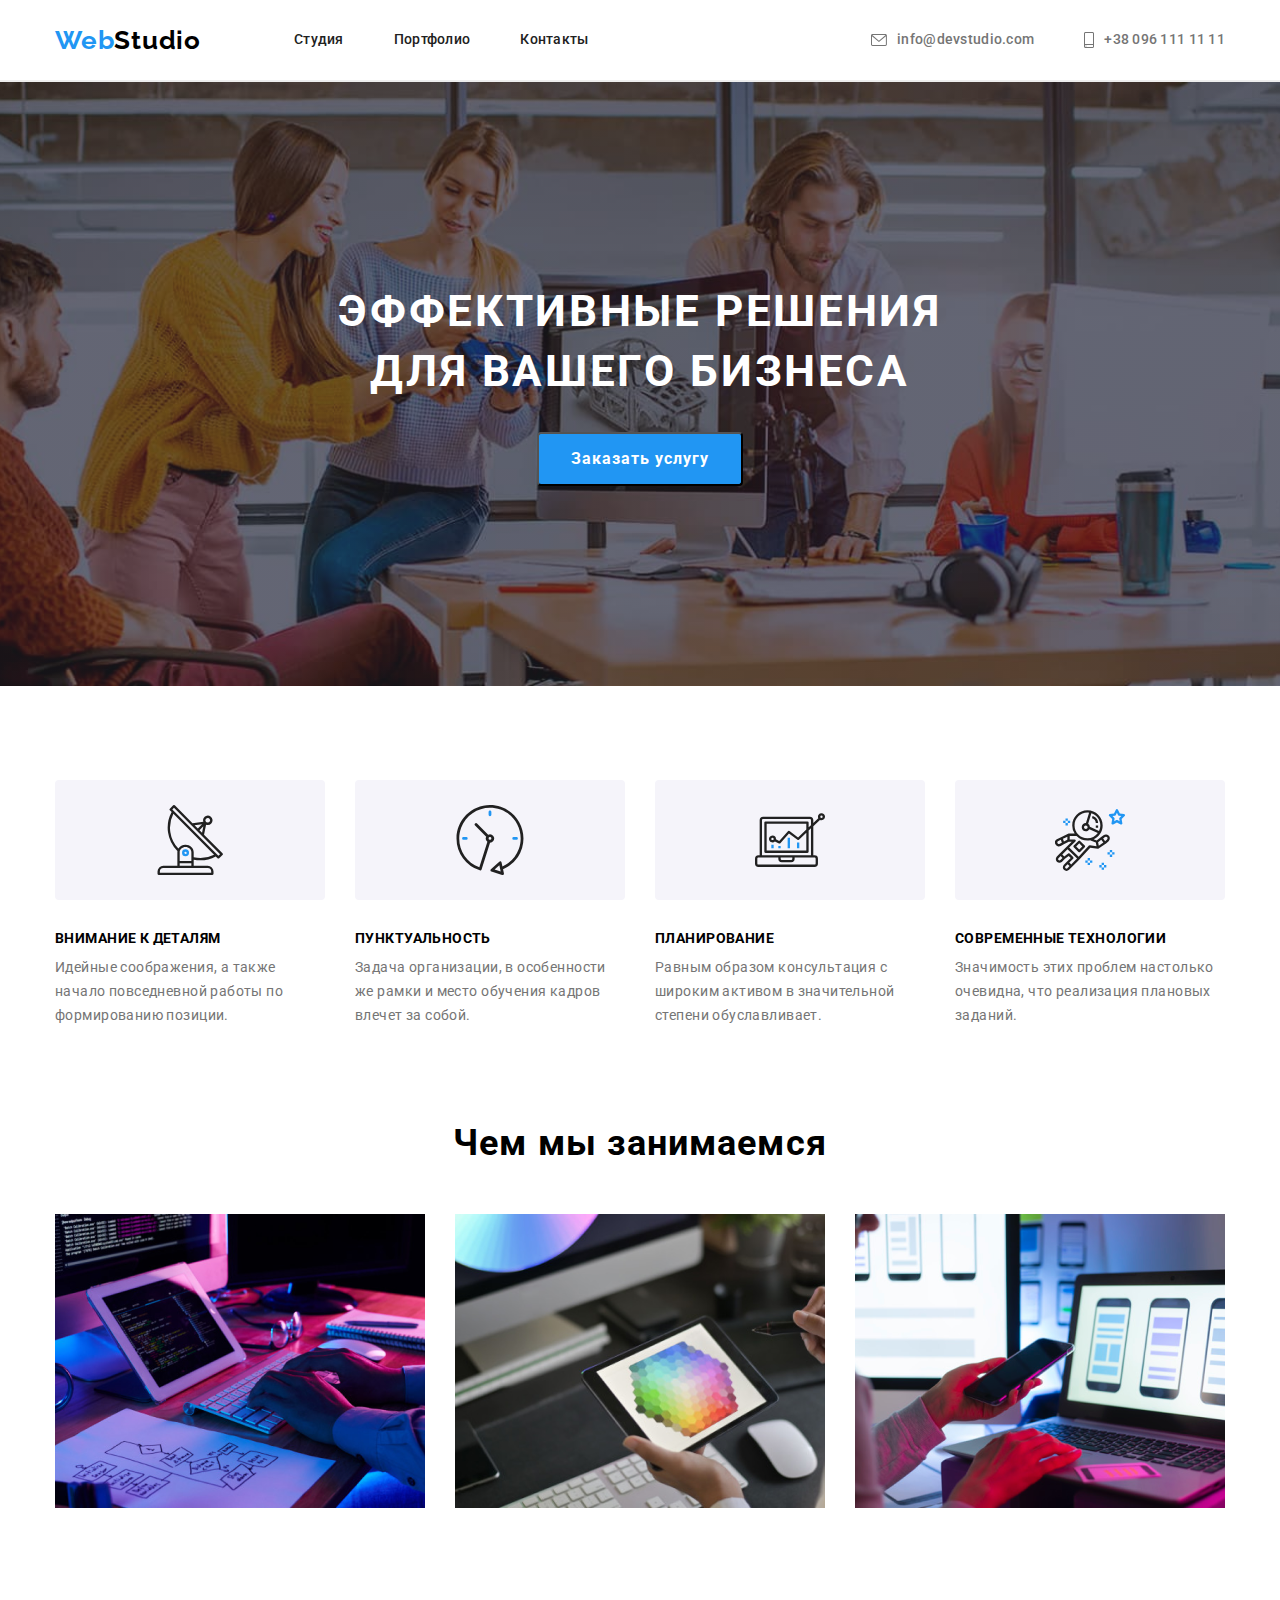
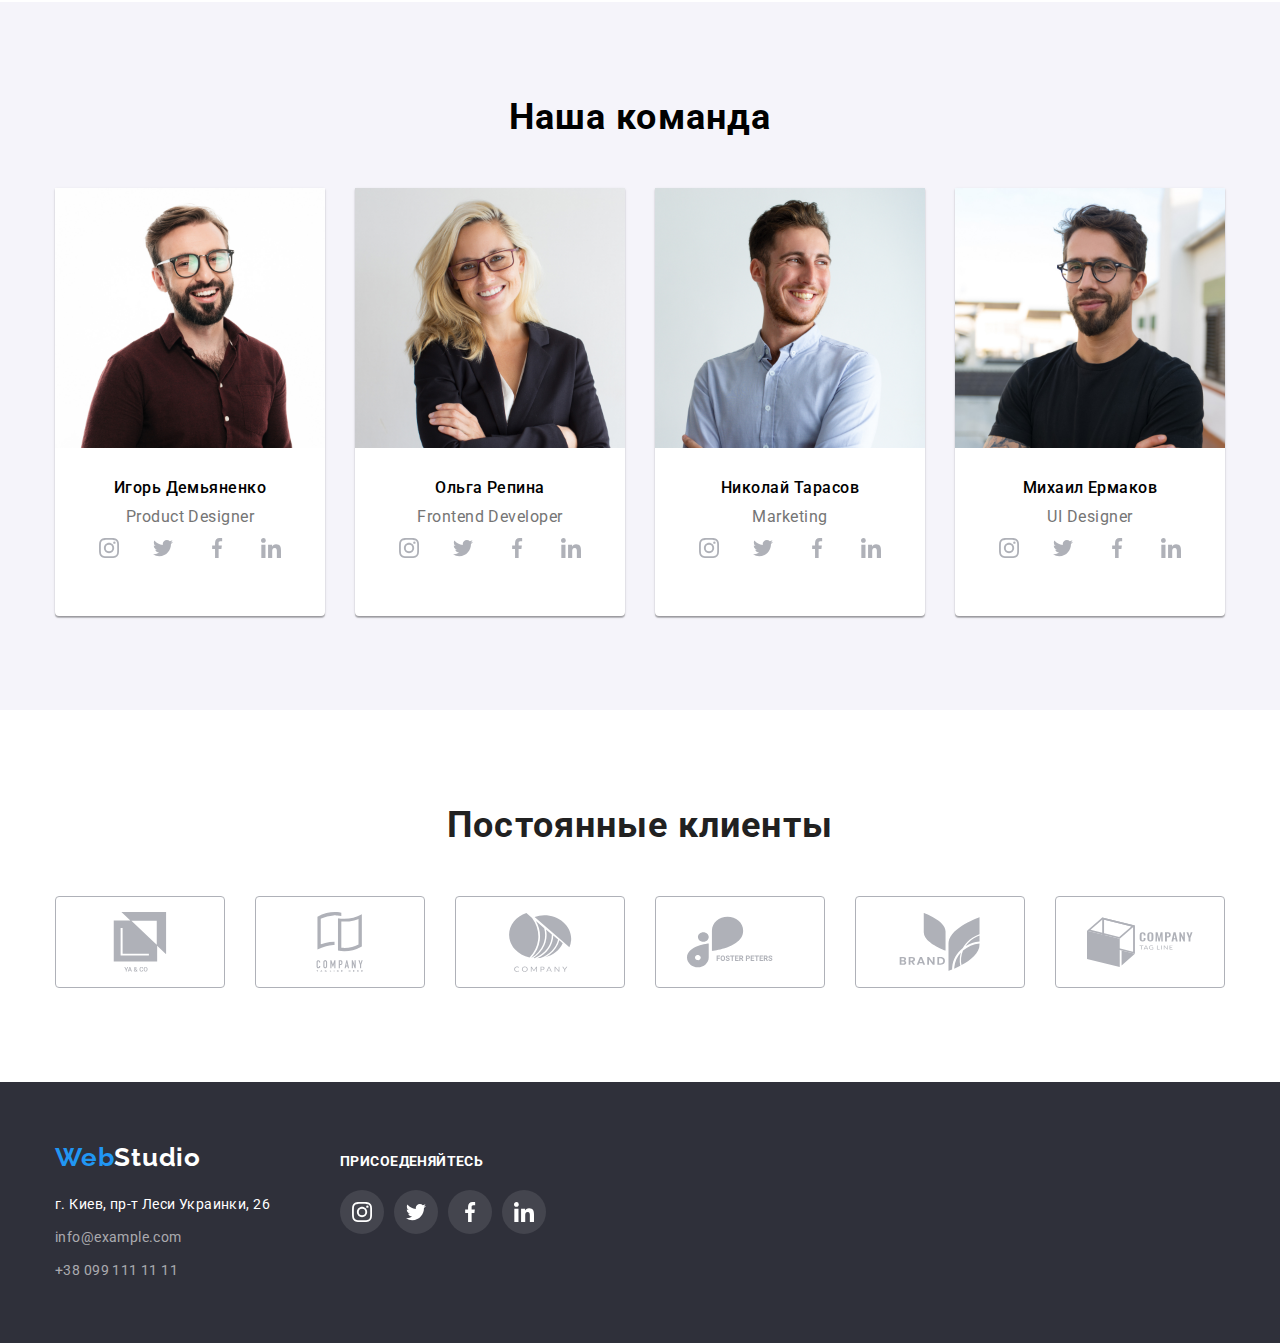
==== index.html @ 3501918d "new5" ====
<!DOCTYPE html>
<html lang="ru">

<head>
  <meta charset="UTF-8" />
  <meta http-equiv="X-UA-Compatible" content="IE=edge" />
  <meta name="viewport" content="width=device-width, initial-scale=1.0" />
  <title>WebStudio</title>
  <link rel="preconnect" href="https://fonts.googleapis.com" />
  <link rel="preconnect" href="https://fonts.gstatic.com" crossorigin />
  <link href="https://fonts.googleapis.com/css2?family=Raleway:wght@700&family=Roboto:wght@400;500;700;900&display=swap"
    rel="stylesheet" />
  <link rel="stylesheet"
    href="https://cdnjs.cloudflare.com/ajax/libs/modern-normalize/1.0.0/modern-normalize.min.css" />
  <link rel="stylesheet" href="./css/style.css" />
</head>

<body>
  <header class="header">
    <div class="container header-box">
      <nav class="header-nav">
        <a href="" class="header-logo link">Web<span class="header-logo-color">Studio</span>
        </a>
        <ul class="header-list">
          <li class="header-item">
            <a href="" class="link header-link">Студия</a>
          </li>
          <li class="header-item">
            <a href="./portfolio.html" class="link header-link">Портфолио</a>
          </li>
          <li class="header-item">
            <a href="" class="link header-link">Контакты</a>
          </li>
        </ul>
      </nav>
      <ul class="list-info">
        <li class="item-info">
          <a href="" class="link header-mail">
            <svg class="info-ikon" width="16" height="12">
              <use href="./images/symbol-defs.svg#icon-envelope"></use>
            </svg>
            info@devstudio.com
          </a>
        </li>
        <li class="item-info">
          <a href="" class="link header-number">
            <svg class="info-ikon" width="10" height="16">
              <use href="./images/symbol-defs.svg#icon-smartphone"></use>
            </svg>
            +38 096 111 11 11
          </a>
        </li>
      </ul>
    </div>
  </header>
  <main>
    <!-- ---------------------герой ------------------------------>
    <section class="hero">
      <div class="container">
        <h1 class="hero-title">Эффективные решения для вашего бизнеса</h1>
        <button type="button" class="btn">Заказать услугу</button>
      </div>
    </section>
    <!-- ----------------------main------------------------------>
    <section class="main-work">
      <div class="container">
        <ul class="main-list">
          <li class="main-item">
            <div class="thumb">
              <svg class="main-svg" height="70px">
                <use href="./images/symbol-defs.svg#icon-locator"></use>
              </svg>
            </div>
            <h2 class="main-title">Внимание к деталям</h2>
            <p class="main-paragraph">
              Идейные соображения, а также начало повседневной работы по
              формированию позиции.
            </p>
          </li>
          <li class="main-item">
            <div class="thumb">
              <svg class="main-svg" height="70px">
                <use href="./images/symbol-defs.svg#icon-clock"></use>
              </svg>
            </div>
            <h2 class="main-title">Пунктуальность</h2>
            <p class="main-paragraph">
              Задача организации, в особенности же рамки и место обучения
              кадров влечет за собой.
            </p>
          </li>
          <li class="main-item">
            <div class="thumb">
              <svg class="main-svg" height="70px">
                <use href="./images/symbol-defs.svg#icon-diagram"></use>
              </svg>
            </div>
            <h2 class="main-title">Планирование</h2>
            <p class="main-paragraph">
              Равным образом консультация с широким активом в значительной
              степени обуславливает.
            </p>
          </li>
          <li class="main-item">
            <div class="thumb">
              <svg class="main-svg" height="70px">
                <use href="./images/symbol-defs.svg#icon-astronaut-1"></use>
              </svg>
            </div>
            <h2 class="main-title">Современные технологии</h2>
            <p class="main-paragraph">
              Значимость этих проблем настолько очевидна, что реализация
              плановых заданий.
            </p>
          </li>
        </ul>
      </div>
    </section>
    <section class="work">
      <div class="container">
        <h2 class="work-title">Чем мы занимаемся</h2>
        <ul class="work-list">
          <li class="work-item">
            <img src="./img/box1.png" alt="руки" width="370" class="img-style" />
          </li>
          <li class="work-item">
            <img src="./img/img-2.png" alt="айпад" width="370" class="img-style" />
          </li>
          <li class="work-item">
            <img src="./img/img.png" alt="телефон" width="370" class="img-style" />
          </li>
        </ul>
      </div>
    </section>
    <section class="team">
      <div class="container">
        <h2 class="team-title">Наша команда</h2>
        <ul class="team-list">
          <li class="team-item">
            <img src="./img/img.jpg" alt="Игорь Демьяненко" width="270" class="team-link img-style" />
            <div class="team-box">
              <h3 class="team-name">Игорь Демьяненко</h3>
              <p class="team-work">Product Designer</p>
              <ul class="soc-box">
                <li class="soc-box-title">
                  <a href="" class="icon-link"><svg class="icon-soc" height="20px" width="20px">
                      <use href="./images/symbol-defs.svg#icon-instagram"></use>
                    </svg></a>
                </li>
                <li class="soc-box-title">
                  <a href="" class="icon-link"><svg class="icon-soc" height="20px" width="20px">
                      <use href="./images/symbol-defs.svg#icon-twitter"></use>
                    </svg></a>
                </li>
                <li class="soc-box-title">
                  <a href="" class="icon-link"><svg class="icon-soc" height="20px" width="20px">
                      <use href="./images/symbol-defs.svg#icon-facebook"></use>
                    </svg></a>
                </li>
                <li class="soc-box-title">
                  <a href="" class="icon-link"><svg class="icon-soc" height="20px" width="20px">
                      <use href="./images/symbol-defs.svg#icon-linkedin"></use>
                    </svg></a>
                </li>
              </ul>
            </div>


          </li>
          <li class="team-item">
            <img src="./img/img-2.jpg" alt="Ольга Репина" width="270" class="team-link img-style" />
            <div class="team-box">
              <h3 class="team-name">Ольга Репина</h3>
              <p class="team-work">Frontend Developer</p>
              <ul class="soc-box">
                <li class="soc-box-title">
                  <a href="" class="icon-link"><svg class="icon-soc" height="20px" width="20px">
                      <use href="./images/symbol-defs.svg#icon-instagram" class="icon-ini"></use>
                    </svg></a>
                </li>
                <li class="soc-box-title">
                  <a href="" class="icon-link"><svg class="icon-soc" height="20px" width="20px">
                      <use href="./images/symbol-defs.svg#icon-twitter"></use>
                    </svg></a>
                </li>
                <li class="soc-box-title">
                  <a href="" class="icon-link"><svg class="icon-soc" height="20px" width="20px">
                      <use href="./images/symbol-defs.svg#icon-facebook"></use>
                    </svg></a>
                </li>
                <li class="soc-box-title">
                  <a href="" class="icon-link"><svg class="icon-soc" height="20px" width="20px">
                      <use href="./images/symbol-defs.svg#icon-linkedin"></use>
                    </svg></a>
                </li>
              </ul>
            </div>

          </li>
          <li class="team-item">
            <img src="./img/img-3.jpg" alt="Николай Тарасов" width="270" class="team-link img-style" />
            <div class="team-box">
              <h3 class="team-name">Николай Тарасов</h3>
              <p class="team-work">Marketing</p>
              <ul class="soc-box">
                <li class="soc-box-title">
                  <a href="" class="icon-link"><svg class="icon-soc" height="20px" width="20px">
                      <use href="./images/symbol-defs.svg#icon-instagram"></use>
                    </svg></a>
                </li>
                <li class="soc-box-title">
                  <a href="" class="icon-link"><svg class="icon-soc" height="20px" width="20px">
                      <use href="./images/symbol-defs.svg#icon-twitter"></use>
                    </svg></a>
                </li>
                <li class="soc-box-title">
                  <a href="" class="icon-link"><svg class="icon-soc" height="20px" width="20px">
                      <use href="./images/symbol-defs.svg#icon-facebook"></use>
                    </svg></a>
                </li>
                <li class="soc-box-title">
                  <a href="" class="icon-link"><svg class="icon-soc" height="20px" width="20px">
                      <use href="./images/symbol-defs.svg#icon-linkedin"></use>
                    </svg></a>
                </li>
              </ul>
            </div>

          </li>
          <li class="team-item">
            <img src="./img/img-4.jpg" alt="Михаил Ермаков" width="270" class="team-link img-style" />
            <div class="team-box">
              <h3 class="team-name">Михаил Ермаков</h3>
              <p class="team-work">UI Designer</p>
              <ul class="soc-box">
                <li class="soc-box-title">
                  <a href="" class="icon-link"><svg class="icon-soc" height="20px" width="20px">
                      <use href="./images/symbol-defs.svg#icon-instagram"></use>
                    </svg></a>
                </li>
                <li class="soc-box-title">
                  <a href="" class="icon-link"><svg class="icon-soc" height="20px" width="20px">
                      <use href="./images/symbol-defs.svg#icon-twitter"></use>
                    </svg></a>
                </li>
                <li class="soc-box-title"><a href="" class="icon-link"><svg class="icon-soc" height="20px" width="20px">
                      <use href="./images/symbol-defs.svg#icon-facebook"></use>
                    </svg></a></li>
                <li class="soc-box-title">
                  <a href="" class="icon-link"><svg class="icon-soc" height="20px" width="20px">
                      <use href="./images/symbol-defs.svg#icon-linkedin" class="icon-ini"></use>
                    </svg></a>
                </li>
              </ul>
            </div>


          </li>
        </ul>
      </div>
    </section>
  </main>
  <!-----------------постоянные клиенты------------------>
  <section class="client">
    <div class="container">
      <h2 class="client-title">Постоянные клиенты</h2>
      <ul class="client-list">
        <li class="client-item">
          <a href="" class="client-box-item">
            <svg class="client-page" width="106px" height="60px">
              <use href="./images/symbol-defs.svg#icon-ya1"></use>
            </svg>
          </a>

        </li>
        <li class="client-item">
          <a href="" class="client-box-item">
            <svg class="client-page" width="106px" height="60px">
              <use href="./images/symbol-defs.svg#icon-book2"></use>
            </svg>
          </a>

        </li>
        <li class="client-item">
          <a href="" class="client-box-item">
            <svg class="client-page" width="106px" height="60px">
              <use href="./images/symbol-defs.svg#icon-group3"></use>
            </svg>
          </a>

        </li>
        <li class="client-item">
          <a href="" class="client-box-item">
            <svg class="client-page" width="106px" height="60px">
              <use href="./images/symbol-defs.svg#icon-foster4"></use>
            </svg>
          </a>

        </li>
        <li class="client-item">
          <a href="" class="client-box-item">
            <svg class="client-page" width="106px" height="60px">
              <use href="./images/symbol-defs.svg#icon-group5"></use>
            </svg>
          </a>

        </li>
        <li class="client-item">
          <a href="" class="client-box-item">
            <svg class="client-page" width="106px" height="60px">
              <use href="./images/symbol-defs.svg#icon-tagline6"></use>
            </svg>
          </a>

        </li>
      </ul>
    </div>
  </section>
  <!-------------------footer--------------------------->
  <footer class="footer">
    <div class="container footer-flex">
      <div>
        <a href="" class="footer-logo link">Web<span class="footer-logo-color">Studio</span></a>
        <address class="footer-address">
          <ul>
            <li class="footer-list">
              <a href="" class="link footer-item-address">г. Киев, пр-т Леси Украинки, 26</a>
            </li>
            <li class="footer-list">
              <a href="" class="link footer-item-mail">info@example.com</a>
            </li>
            <li class="footer-list">
              <a href="" class="link footer-item-number">+38 099 111 11 11</a>
            </li>
          </ul>
        </address>
      </div>
      <div class="footer-box">

        <h3 class="footer-title">присоеденяйтесь</h3>

        <ul class="footer-soc">
          <li class="footer-soc-item">
            <a href="" class="footer-icon-link"><svg class="icon-soc-footer" height="20px" width="20px">
                <use href="./images/symbol-defs.svg#icon-instagram"></use>
              </svg></a>
          </li>
          <li class="footer-soc-item">
            <a href="" class="footer-icon-link"><svg class="icon-soc-footer" height="20px" width="20px">
                <use href="./images/symbol-defs.svg#icon-twitter"></use>
              </svg></a>
          </li>
          <li class="footer-soc-item">
            <a href="" class="footer-icon-link"><svg class="icon-soc-footer" height="20px" width="20px">
                <use href="./images/symbol-defs.svg#icon-facebook"></use>
              </svg></a>
          </li>
          <li class="footer-soc-item">
            <a href="" class="footer-icon-link"><svg class="icon-soc-footer" height="20px" width="20px">
                <use href="./images/symbol-defs.svg#icon-linkedin"></use>
              </svg></a>
          </li>
        </ul>
      </div>
    </div>
  </footer>
</body>

</html>
---- css/style.css ----
:root {
  --primery-text-color: #757575;
  --title-text-color: #212121;
  --acent-color: #2196f3;
  --primery-white-color: #ffffff;
  --primery-black-color: #000000;
  --footer-color: #2f303a;
}

html {
  box-sizing: border-box;
}
h1,
h2,
h3,
h4,
h5,
h6 {
  box-sizing: border-box;
}
* {
  margin: 0;
  padding: 0;
}

body {
  background-color: var(--primery-white-color);

  font-family: "Roboto", sans-serif;

  letter-spacing: 0.03em;
  /* outline: 2px solid tomato; */
}

ul {
  list-style: none;
}

.link {
  text-decoration: none;
}

.container {
  width: 1200px;
  margin: 0 auto;
  padding-left: 15px;
  padding-right: 15px;
  /* outline: 2px solid #2196f3; */
}

.img-style {
  display: block;
  max-width: 100%;
  height: auto;
}

/* header */
.header {
  border-bottom: 2px solid #eeeeee;
}

.header-box,
.header-nav {
  display: flex;
  align-items: center;
}
.header-logo {
  display: block;

  font-family: "Raleway", sans-serif;
  font-style: normal;
  font-weight: 700;
  font-size: 26px;
  line-height: 1.19em;
  letter-spacing: 0.03em;

  color: var(--acent-color);
}
.header-logo-color {
  color: var(--primery-black-color);
}

.header-list {
  display: flex;
  margin-left: 93px;
  row-gap: 32px;
  column-gap: 50px;
}

.header-link {
  display: block;
  padding-top: 32px;
  padding-bottom: 32px;

  font-weight: 500;
  font-style: normal;
  font-size: 14px;
  line-height: 1.14em;
  letter-spacing: 0.02em;
  color: var(--title-text-color);
}

.header-link:hover {
  color: var(--acent-color);
}

.list-info {
  display: flex;
  margin-left: auto;
  row-gap: 32px;
  column-gap: 50px;
}

.header-mail,
.header-number {
  display: flex;
  align-items: center;
  padding-top: 32px;
  padding-bottom: 32px;
  font-weight: 500;
  font-style: normal;
  font-size: 14px;
  line-height: 1.14em;
  letter-spacing: 0.02em;
  color: var(--primery-text-color);
}
.header-mail:hover,
.header-number:hover {
  color: var(--acent-color);
}
.info-ikon {
  margin-right: 10px;
  fill: #757575;
}

.header-mail:hover .info-ikon,
.header-mail:focus .info-ikon {
  fill: var(--acent-color);
}

.header-number:hover .info-ikon,
.header-mail:focus .info-ikon {
  fill: var(--acent-color);
}

/* -----------hero------------ */

.hero {
  background-color: var(--footer-color);
  background-image: linear-gradient(
      to right,
      rgba(47, 48, 58, 0.4),
      rgba(47, 48, 58, 0.4)
    ),
    url(../images/offis.jpg);

  text-align: center;
  padding-top: 200px;
  padding-bottom: 200px;

  margin-left: auto;
  margin-right: auto;

  max-width: 1600px;
  /* height: 600px; */

  background-repeat: no-repeat;
  background-size: cover;
  background-position: center;
}

.hero-title {
  margin-bottom: 30px;
  margin-left: auto;
  margin-right: auto;
  width: 696px;

  font-style: normal;
  font-size: 44px;
  line-height: 1.36em;

  letter-spacing: 0.06em;
  text-transform: uppercase;
  color: var(--primery-white-color);
}
button {
  font-family: inherit;
}
.btn {
  text-align: center;
  min-width: 200px;
  padding: 10px 32px;
  background-color: var(--acent-color);
  color: var(--primery-white-color);
  border-radius: 4px;
  cursor: pointer;

  font-style: normal;
  font-weight: 700;
  font-size: 16px;
  line-height: 1.88em;
  letter-spacing: 0.06em;
}
.btn:hover {
  color: var(--primery-white-color);
  box-shadow: 0px 4px 4px rgba(0, 0, 0, 0.15);
}

/* main */

.main-work {
  padding-top: 94px;
}
.main-list {
  display: flex;
}
.main-item {
  margin-right: 30px;
  width: 270px;
  margin-left: auto;
}
.main-item:last-child {
  margin-right: 0;
}

.main-item::before {
  display: block;
  content: "";
  background-image: url(../images/astronaut\1.svg);
}

.main-title {
  margin-bottom: 10px;

  font-style: normal;
  font-weight: 700;
  font-size: 14px;
  line-height: 16px;
  letter-spacing: 0.03em;
  text-transform: uppercase;
  color: var(--primery-black-color);
}

.main-paragraph {
  font-style: normal;
  font-weight: 400;
  font-size: 14px;
  line-height: 1.71em;
  letter-spacing: 0.03em;

  color: var(--primery-text-color);
}

.thumb {
  display: flex;
  align-items: center;
  justify-content: center;
  margin-bottom: 30px;
  width: 270px;
  height: 120px;
  background: #f5f4fa;
  border-radius: 4px;
}
.main-svg {
  width: 70px;
  background-position: center;
}

/* work */
.work {
  padding-top: 94px;
  padding-bottom: 94px;
}
.work-title {
  margin-bottom: 50px;

  font-style: normal;
  font-weight: 700;
  font-size: 36px;
  line-height: 1.17em;
  text-align: center;
  letter-spacing: 0.03em;
  color: var(--primery-black-color);
}
.work-list {
  display: flex;
}
.work-item {
  margin-right: 30px;
  margin-left: auto;
}
.work-item:last-child {
  margin-right: 0;
}

/* team */
.team {
  padding-top: 94px;
  padding-bottom: 94px;
}
.team-title {
  margin-bottom: 50px;

  font-style: normal;
  font-weight: 700;
  font-size: 36px;
  line-height: 1.17em;
  text-align: center;
  letter-spacing: 0.03em;
  color: var(--primery-black-color);
}

.team {
  background: #f5f4fa;
}
.team-list {
  display: flex;
}
.team-item {
  width: 270px;
  margin-left: 30px;

  background: var(--primery-white-color);
  box-shadow: 0px 1px 3px rgba(0, 0, 0, 0.12), 0px 1px 1px rgba(0, 0, 0, 0.14),
    0px 2px 1px rgba(0, 0, 0, 0.2);
  border-radius: 0px 0px 4px 4px;
}

.team-item:first-child {
  margin-left: 0;
}
.team-box {
  padding-top: 30px;
  padding-bottom: 16px;
}
.team-name {
  margin-bottom: 10px;
  font-weight: 500;
  font-size: 16px;
  line-height: 1.19em;

  text-align: center;
  letter-spacing: 0.03em;

  color: var(--primery-black-color);
}
.team-work {
  font-style: normal;
  font-weight: 400;
  font-size: 16px;
  line-height: 19px;
  text-align: center;
  letter-spacing: 0.03em;

  color: var(--primery-text-color);
}
.soc-box {
  display: flex;
  /* column-gap: 10px;
  align-items: center; */
  margin-left: 32px;
  margin-right: 32px;
  margin-bottom: 30px;
}

.soc-box-title {
  margin-right: 10px;
}

.soc-box-title:last-child {
  margin-right: 0px;
}

.icon-soc {
  margin-right: 5px;
  fill: #afb1b8;
}

.icon-soc:hover {
  fill: var(--primery-white-color);
}

.icon-soc:last-child {
  margin-right: 0px;
}

.icon-link:hover,
.icon-link:focus {
  background-color: var(--acent-color);
}

.icon-link:hover .icon-soc,
.icon-link:focus .icon-soc {
  fill: var(--primery-white-color);
}

.icon-link {
  display: flex;
  margin-right: 5px;
  width: 44px;
  height: 44px;
  border-radius: 50%;
  align-items: center;
  justify-content: center;
  fill: var(--primery-white-color);
}

.icon-link:last-child {
  margin-right: 0px;
}

/* ---------client----- */

.client {
  padding-top: 94px;
  padding-bottom: 94px;
}

.client-title {
  margin-bottom: 50px;

  font-weight: 700;
  font-size: 36px;
  line-height: 1.17em;
  text-align: center;
  letter-spacing: 0.03em;

  color: var(--title-text-color);
}

.client-list {
  display: flex;
}
.client-page {
  cursor: pointer;
  fill: #afb1b8;
}

.client-page:hover {
  fill: var(--acent-color);
}

.client-box-item {
  display: flex;
  justify-content: center;
  align-items: center;
  background-color: var(--primery-white-color);

  width: 170px;
  height: 92px;
  border: 1px solid #afb1b8;
  border-radius: 4px;
}

.client-box-item:hover {
  border: 1px solid var(--acent-color);
}

.client-box-item:hover .client-page {
  fill: var(--acent-color);
}

.client-item {
  margin-right: 30px;
}

.client-item:last-child {
  margin-right: 0;
}

/* --------footer--------- */

.footer {
  background-color: var(--footer-color);
  padding-top: 60px;
  padding-bottom: 60px;
}

.footer-flex {
  display: flex;
}

.footer-logo {
  display: block;
  margin-bottom: 20px;

  font-family: "Raleway";
  font-style: normal;
  font-weight: 700;
  font-size: 26px;
  line-height: 1.19em;
  letter-spacing: 0.03em;

  color: var(--acent-color);
}

.footer-logo-color {
  color: var(--primery-white-color);
}

.footer-list {
  margin-bottom: 9px;
}

.footer-list:last-child {
  margin-bottom: 0;
}

.footer-item-address {
  text-decoration: none;
  margin-bottom: 9px;

  font-style: normal;
  font-weight: 400;
  font-size: 14px;
  line-height: 1.71em;
  letter-spacing: 0.03em;
  color: var(--primery-white-color);
}

.footer-item-mail {
  margin-bottom: 9px;

  font-style: normal;
  font-weight: 400;
  font-size: 14px;
  line-height: 1.71em;
  letter-spacing: 0.03em;

  color: rgba(255, 255, 255, 0.6);
}

.footer-item-number {
  font-style: normal;
  font-weight: 400;
  font-size: 14px;
  line-height: 1.71em;
  letter-spacing: 0.03em;

  color: rgba(255, 255, 255, 0.6);
}

.footer-item-address:hover {
  color: var(--acent-color);
}

.footer-item-mail:hover {
  color: var(--acent-color);
}
.footer-item-number:hover {
  color: var(--acent-color);
}

.footer-title {
  margin-bottom: 20px;
  font-style: normal;
  font-weight: 700;
  font-size: 14px;
  line-height: 1.14;
  letter-spacing: 0.03em;
  text-transform: uppercase;

  color: #ffffff;
}

.footer-box {
  width: 206px;
  margin-left: 70px;
  margin-top: 12px;
}

.footer-soc {
  display: flex;
}

.icon-soc-footer {
  fill: var(--primery-white-color);
}

.footer-icon-link:hover,
.footer-icon-link:focus {
  background-color: var(--acent-color);
}

.footer-icon-link:hover .icon-soc-footer,
.footer-icon-link:focus .icon-soc-footer {
  fill: var(--primery-white-color);
}

.footer-icon-link {
  display: flex;
  width: 44px;
  height: 44px;
  border-radius: 50%;
  align-items: center;
  justify-content: center;
  background: rgba(255, 255, 255, 0.1);
}

.footer-soc-item {
  margin-right: 10px;
}

.footer-soc-item:last-child {
  margin-right: 0px;
}

/* ------------portfolio------------- */
.section-portfolio {
  padding-bottom: 94px;
  padding-top: 94px;
}

.main-link {
  display: flex;
  margin-bottom: 50px;

  justify-content: center;
}

.main-list-port {
  margin-right: 8px;
}
.main-list-port:last-child {
  margin-right: 0;
}

.portfolio-btn {
  margin-right: 8px;
  padding: 6px 22px;
  border: transparent;
  font-style: normal;
  font-weight: 500;
  font-size: 16px;
  line-height: 1.62em;
  text-align: center;
  letter-spacing: 0.03em;
  border-radius: 4px;
  color: var(--primery-black-color);
  background: #f5f4fa;

  cursor: pointer;
}
.portfolio-btn:last-child {
  margin-right: 0;
}

.portfolio-btn:hover {
  color: var(--primery-white-color);
  background-color: var(--acent-color);
  box-shadow: 0px 3px 1px rgba(0, 0, 0, 0.1), 0px 1px 2px rgba(0, 0, 0, 0.08),
    0px 2px 2px rgba(0, 0, 0, 0.12);
  border-radius: 4px;
}

.portfolio-title {
  margin-bottom: 4px;
  font-style: normal;
  font-weight: 700;
  font-size: 18px;
  line-height: 2;

  letter-spacing: 0.06em;

  color: var(--primery-black-color);
}
.portfolio-text {
  font-style: normal;
  font-weight: 400;
  font-size: 16px;
  line-height: 1.88em;
  letter-spacing: 0.03em;

  color: var(--primery-text-color);
}

.main-page {
  display: flex;
  flex-wrap: wrap;
  gap: 30px;
}

.card-border:hover {
  box-shadow: 0px 1px 1px rgba(0, 0, 0, 0.12), 0px 4px 4px rgba(0, 0, 0, 0.06),
    1px 4px 6px rgba(0, 0, 0, 0.16);
}

.title-text-box {
  padding: 20px 24px;
  border-left: 1px solid #eeeeee;
  border-right: 1px solid #eeeeee;
  border-bottom: 1px solid #eeeeee;
}
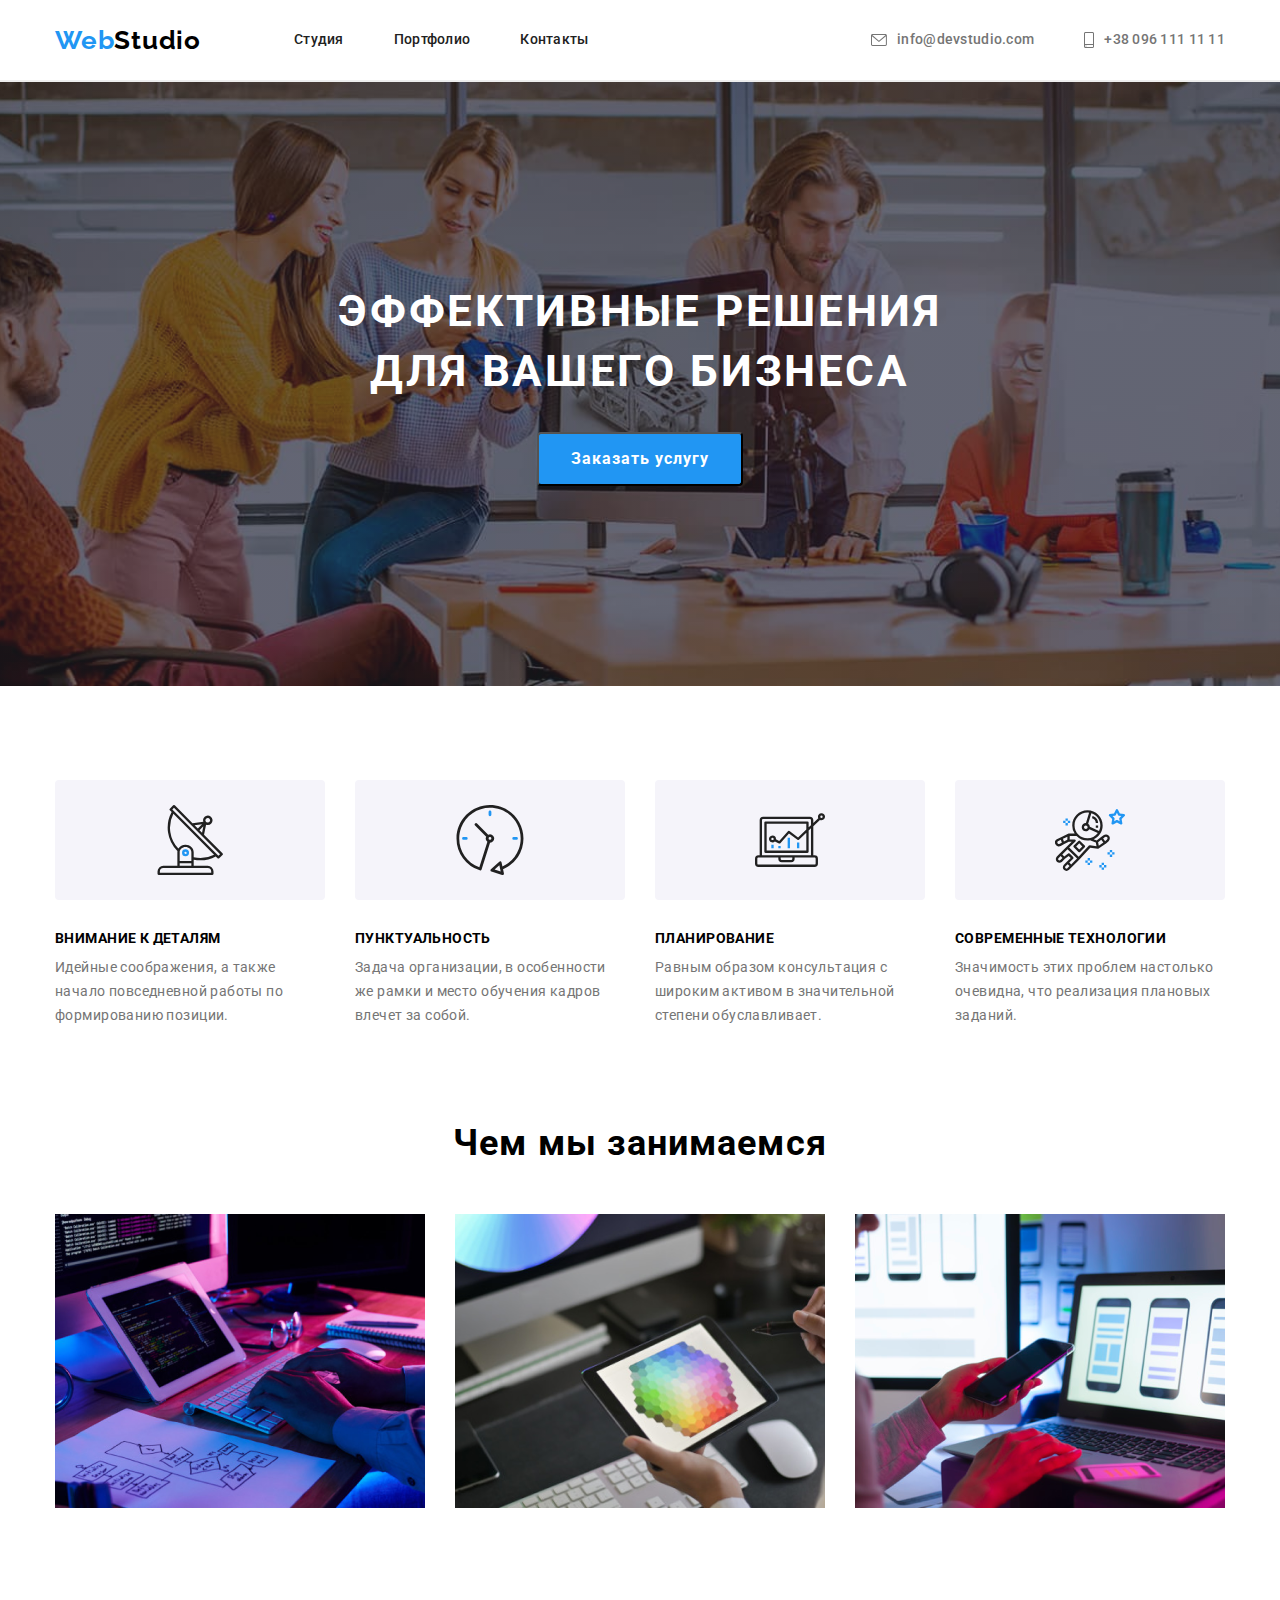
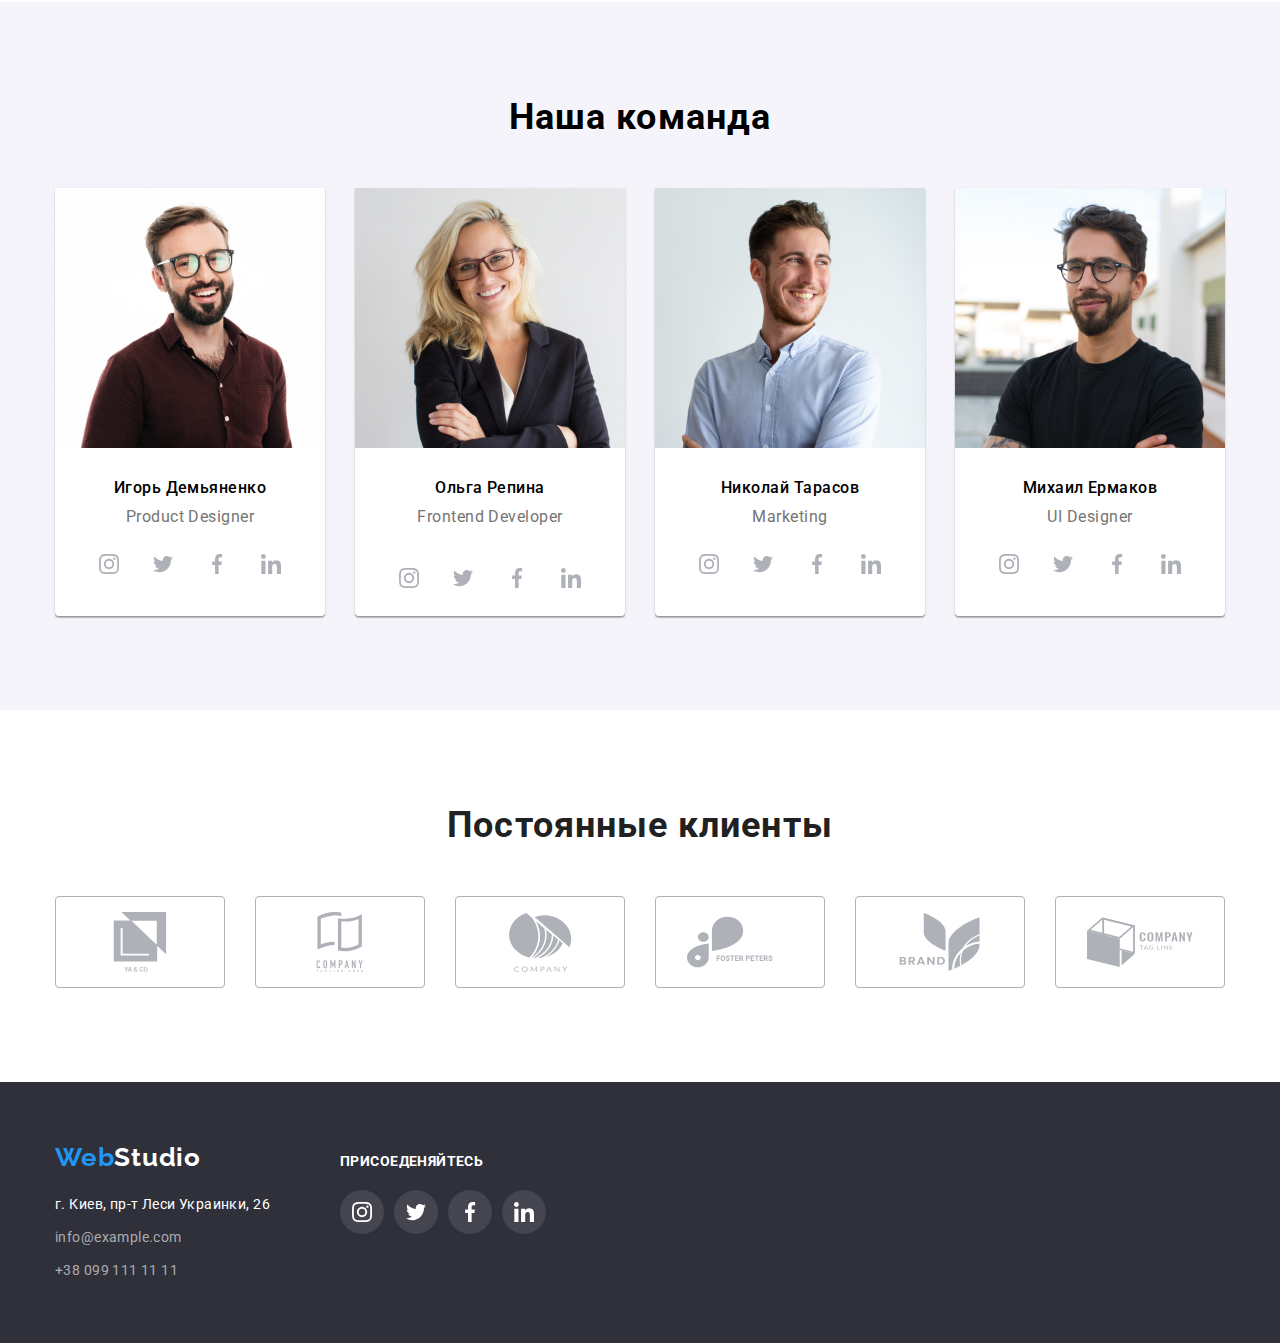
==== commit 59596e37: "new" ====
--- a/index.html
+++ b/index.html
@@ -172,30 +172,29 @@
             <div class="team-box">
               <h3 class="team-name">Ольга Репина</h3>
               <p class="team-work">Frontend Developer</p>
-              <ul class="soc-box">
-                <li class="soc-box-title">
-                  <a href="" class="icon-link"><svg class="icon-soc" height="20px" width="20px">
-                      <use href="./images/symbol-defs.svg#icon-instagram" class="icon-ini"></use>
-                    </svg></a>
-                </li>
-                <li class="soc-box-title">
-                  <a href="" class="icon-link"><svg class="icon-soc" height="20px" width="20px">
-                      <use href="./images/symbol-defs.svg#icon-twitter"></use>
-                    </svg></a>
-                </li>
-                <li class="soc-box-title">
-                  <a href="" class="icon-link"><svg class="icon-soc" height="20px" width="20px">
-                      <use href="./images/symbol-defs.svg#icon-facebook"></use>
-                    </svg></a>
-                </li>
-                <li class="soc-box-title">
-                  <a href="" class="icon-link"><svg class="icon-soc" height="20px" width="20px">
-                      <use href="./images/symbol-defs.svg#icon-linkedin"></use>
-                    </svg></a>
-                </li>
-              </ul>
-            </div>
-
+            </div>
+            <ul class="soc-box">
+              <li class="soc-box-title">
+                <a href="" class="icon-link"><svg class="icon-soc" height="20px" width="20px">
+                    <use href="./images/symbol-defs.svg#icon-instagram" class="icon-ini"></use>
+                  </svg></a>
+              </li>
+              <li class="soc-box-title">
+                <a href="" class="icon-link"><svg class="icon-soc" height="20px" width="20px">
+                    <use href="./images/symbol-defs.svg#icon-twitter"></use>
+                  </svg></a>
+              </li>
+              <li class="soc-box-title">
+                <a href="" class="icon-link"><svg class="icon-soc" height="20px" width="20px">
+                    <use href="./images/symbol-defs.svg#icon-facebook"></use>
+                  </svg></a>
+              </li>
+              <li class="soc-box-title">
+                <a href="" class="icon-link"><svg class="icon-soc" height="20px" width="20px">
+                    <use href="./images/symbol-defs.svg#icon-linkedin"></use>
+                  </svg></a>
+              </li>
+            </ul>
           </li>
           <li class="team-item">
             <img src="./img/img-3.jpg" alt="Николай Тарасов" width="270" class="team-link img-style" />
--- a/css/style.css
+++ b/css/style.css
@@ -331,7 +331,7 @@
 }
 .team-box {
   padding-top: 30px;
-  padding-bottom: 16px;
+  margin-bottom: 30px;
 }
 .team-name {
   margin-bottom: 10px;
@@ -345,6 +345,7 @@
   color: var(--primery-black-color);
 }
 .team-work {
+  margin-bottom: 16px;
   font-style: normal;
   font-weight: 400;
   font-size: 16px;
@@ -356,11 +357,7 @@
 }
 .soc-box {
   display: flex;
-  /* column-gap: 10px;
-  align-items: center; */
-  margin-left: 32px;
-  margin-right: 32px;
-  margin-bottom: 30px;
+  justify-content: center;
 }
 
 .soc-box-title {
@@ -453,7 +450,7 @@
 }
 
 .client-box-item:hover {
-  border: 1px solid var(--acent-color);
+  border-color: var(--acent-color);
 }
 
 .client-box-item:hover .client-page {
@@ -680,7 +677,11 @@
   gap: 30px;
 }
 
-.card-border:hover {
+.card-border {
+  display: flex;
+}
+
+.card-border-link:hover {
   box-shadow: 0px 1px 1px rgba(0, 0, 0, 0.12), 0px 4px 4px rgba(0, 0, 0, 0.06),
     1px 4px 6px rgba(0, 0, 0, 0.16);
 }
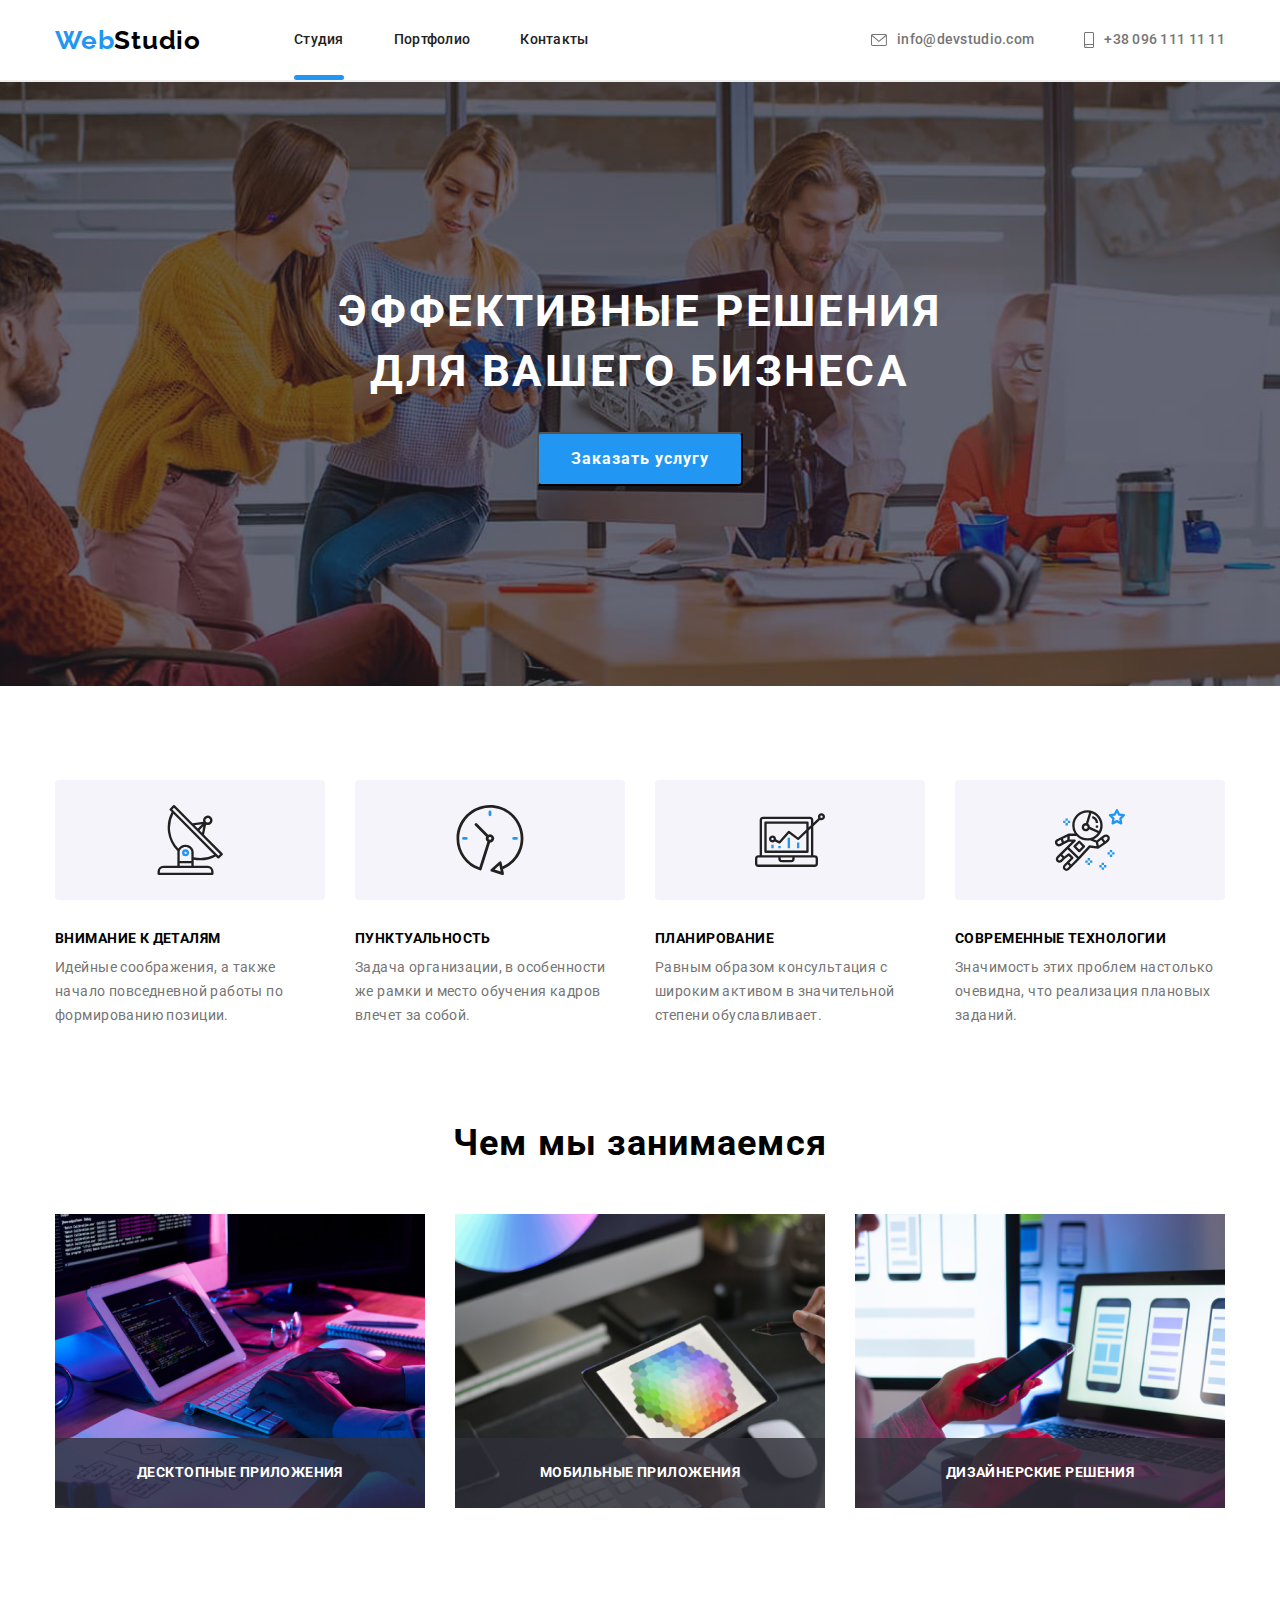
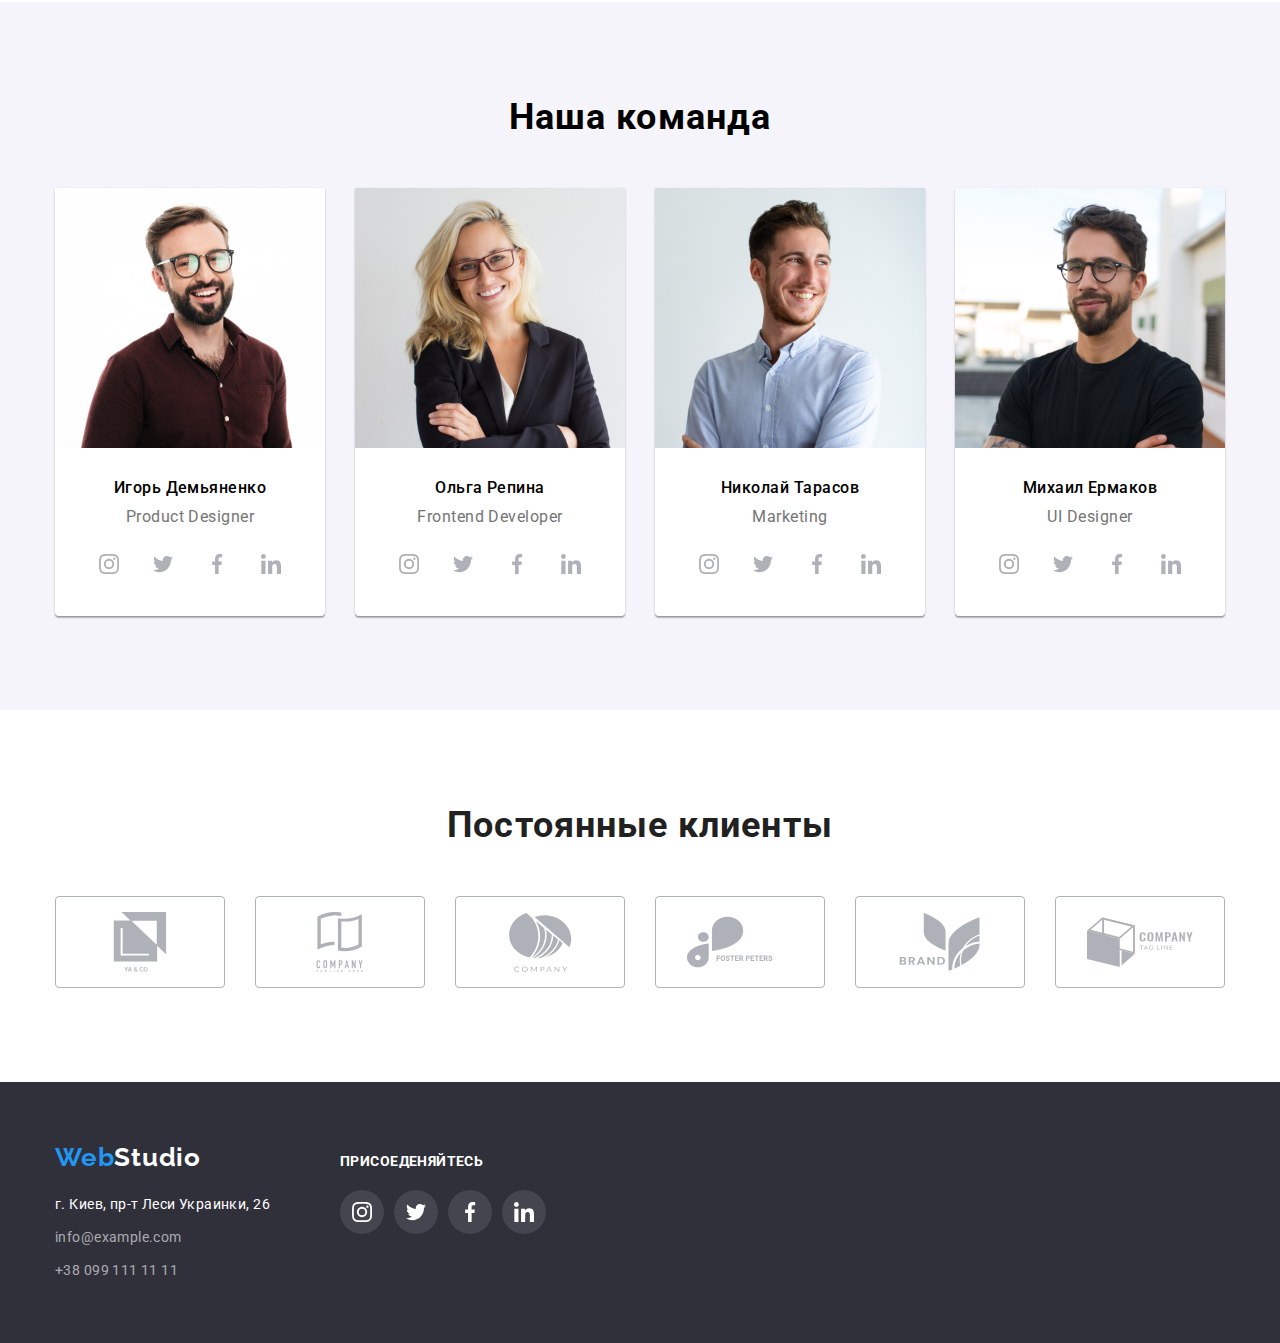
==== commit 90bf508f: "up" ====
--- a/index.html
+++ b/index.html
@@ -23,7 +23,7 @@
         </a>
         <ul class="header-list">
           <li class="header-item">
-            <a href="" class="link header-link">Студия</a>
+            <a href="" class="link header-link current">Студия</a>
           </li>
           <li class="header-item">
             <a href="./portfolio.html" class="link header-link">Портфолио</a>
@@ -58,7 +58,7 @@
     <section class="hero">
       <div class="container">
         <h1 class="hero-title">Эффективные решения для вашего бизнеса</h1>
-        <button type="button" class="btn">Заказать услугу</button>
+        <button type="button" class="btn" data-modal-open>Заказать услугу</button>
       </div>
     </section>
     <!-- ----------------------main------------------------------>
@@ -122,12 +122,22 @@
         <ul class="work-list">
           <li class="work-item">
             <img src="./img/box1.png" alt="руки" width="370" class="img-style" />
+            <div class="work-lable">
+              <h2 class="work-lable-title">Десктопные приложения</h2>
+            </div>
           </li>
           <li class="work-item">
             <img src="./img/img-2.png" alt="айпад" width="370" class="img-style" />
+            <div class="work-lable">
+              <h2 class="work-lable-title">Мобильные приложения</h2>
+            </div>
           </li>
           <li class="work-item">
             <img src="./img/img.png" alt="телефон" width="370" class="img-style" />
+            <div class="work-lable">
+              <h2 class="work-lable-title">Дизайнерские решения</h2>
+
+            </div>
           </li>
         </ul>
       </div>
@@ -172,29 +182,30 @@
             <div class="team-box">
               <h3 class="team-name">Ольга Репина</h3>
               <p class="team-work">Frontend Developer</p>
-            </div>
-            <ul class="soc-box">
-              <li class="soc-box-title">
-                <a href="" class="icon-link"><svg class="icon-soc" height="20px" width="20px">
-                    <use href="./images/symbol-defs.svg#icon-instagram" class="icon-ini"></use>
-                  </svg></a>
-              </li>
-              <li class="soc-box-title">
-                <a href="" class="icon-link"><svg class="icon-soc" height="20px" width="20px">
-                    <use href="./images/symbol-defs.svg#icon-twitter"></use>
-                  </svg></a>
-              </li>
-              <li class="soc-box-title">
-                <a href="" class="icon-link"><svg class="icon-soc" height="20px" width="20px">
-                    <use href="./images/symbol-defs.svg#icon-facebook"></use>
-                  </svg></a>
-              </li>
-              <li class="soc-box-title">
-                <a href="" class="icon-link"><svg class="icon-soc" height="20px" width="20px">
-                    <use href="./images/symbol-defs.svg#icon-linkedin"></use>
-                  </svg></a>
-              </li>
-            </ul>
+              <ul class="soc-box">
+                <li class="soc-box-title">
+                  <a href="" class="icon-link"><svg class="icon-soc" height="20px" width="20px">
+                      <use href="./images/symbol-defs.svg#icon-instagram" class="icon-ini"></use>
+                    </svg></a>
+                </li>
+                <li class="soc-box-title">
+                  <a href="" class="icon-link"><svg class="icon-soc" height="20px" width="20px">
+                      <use href="./images/symbol-defs.svg#icon-twitter"></use>
+                    </svg></a>
+                </li>
+                <li class="soc-box-title">
+                  <a href="" class="icon-link"><svg class="icon-soc" height="20px" width="20px">
+                      <use href="./images/symbol-defs.svg#icon-facebook"></use>
+                    </svg></a>
+                </li>
+                <li class="soc-box-title">
+                  <a href="" class="icon-link"><svg class="icon-soc" height="20px" width="20px">
+                      <use href="./images/symbol-defs.svg#icon-linkedin"></use>
+                    </svg></a>
+                </li>
+              </ul>
+            </div>
+
           </li>
           <li class="team-item">
             <img src="./img/img-3.jpg" alt="Николай Тарасов" width="270" class="team-link img-style" />
@@ -363,6 +374,16 @@
       </div>
     </div>
   </footer>
+  <div class="backdrop is-hidden" data-modal>
+    <div class="modal">
+      <button class="modal-icon" data-modal-close>
+        <svg class="modal-close" height="18px" width="18px">
+          <use href="./images/symbol-defs.svg#icon-vector1"></use>
+        </svg>
+      </button>
+    </div>
+  </div>
+  <script src="./js/modal.js"></script>
 </body>
 
 </html>--- a/css/style.css
+++ b/css/style.css
@@ -29,7 +29,6 @@
   font-family: "Roboto", sans-serif;
 
   letter-spacing: 0.03em;
-  /* outline: 2px solid tomato; */
 }
 
 ul {
@@ -45,7 +44,6 @@
   margin: 0 auto;
   padding-left: 15px;
   padding-right: 15px;
-  /* outline: 2px solid #2196f3; */
 }
 
 .img-style {
@@ -88,6 +86,7 @@
 }
 
 .header-link {
+  position: relative;
   display: block;
   padding-top: 32px;
   padding-bottom: 32px;
@@ -98,11 +97,40 @@
   line-height: 1.14em;
   letter-spacing: 0.02em;
   color: var(--title-text-color);
-}
-
-.header-link:hover {
+
+  transition-property: color;
+  transition-duration: 250ms;
+  transition-timing-function: cubic-bezier(0.4, 0, 0.2, 1);
+}
+
+.header-link:hover,
+.header-link:focus {
   color: var(--acent-color);
 }
+
+.current {
+  position: relative;
+}
+
+.current::after {
+  position: absolute;
+  left: 0;
+  bottom: 0;
+  content: "";
+  display: block;
+
+  width: 100%;
+  height: 5px;
+  border-radius: 3px;
+  background-color: var(--acent-color);
+  /* opacity: 0;
+
+  transition: opacity 250ms cubic-bezier(0.4, 0, 0.2, 1); */
+}
+
+/* .header-link:hover::after {
+  opacity: 1;
+} */
 
 .list-info {
   display: flex;
@@ -123,6 +151,10 @@
   line-height: 1.14em;
   letter-spacing: 0.02em;
   color: var(--primery-text-color);
+
+  transition-property: color;
+  transition-duration: 250ms;
+  transition-timing-function: cubic-bezier(0.4, 0, 0.2, 1);
 }
 .header-mail:hover,
 .header-number:hover {
@@ -131,6 +163,10 @@
 .info-ikon {
   margin-right: 10px;
   fill: #757575;
+
+  transition-property: fill;
+  transition-duration: 250ms;
+  transition-timing-function: cubic-bezier(0.4, 0, 0.2, 1);
 }
 
 .header-mail:hover .info-ikon,
@@ -162,7 +198,6 @@
   margin-right: auto;
 
   max-width: 1600px;
-  /* height: 600px; */
 
   background-repeat: no-repeat;
   background-size: cover;
@@ -200,8 +235,13 @@
   font-size: 16px;
   line-height: 1.88em;
   letter-spacing: 0.06em;
-}
-.btn:hover {
+
+  transition-property: background;
+  transition-duration: 250ms;
+  transition-timing-function: cubic-bezier(0.4, 0, 0.2, 1);
+}
+.btn:hover,
+.btn:focus {
   color: var(--primery-white-color);
   box-shadow: 0px 4px 4px rgba(0, 0, 0, 0.15);
 }
@@ -286,6 +326,7 @@
   display: flex;
 }
 .work-item {
+  position: relative;
   margin-right: 30px;
   margin-left: auto;
 }
@@ -293,6 +334,28 @@
   margin-right: 0;
 }
 
+.work-lable {
+  display: flex;
+  position: absolute;
+  bottom: 0;
+  align-items: center;
+  justify-content: center;
+  width: 370px;
+  height: 70px;
+
+  background: rgba(47, 48, 58, 0.8);
+}
+
+.work-lable-title {
+  font-weight: 700;
+  font-size: 14px;
+  line-height: 1.14em;
+  text-align: center;
+  letter-spacing: 0.03em;
+  text-transform: uppercase;
+
+  color: #ffffff;
+}
 /* team */
 .team {
   padding-top: 94px;
@@ -371,24 +434,19 @@
 .icon-soc {
   margin-right: 5px;
   fill: #afb1b8;
-}
-
-.icon-soc:hover {
+
+  transition-property: fill;
+  transition-duration: 250ms;
+  transition-timing-function: cubic-bezier(0.4, 0, 0.2, 1);
+}
+
+.icon-soc:hover,
+.icon-soc:focus {
   fill: var(--primery-white-color);
 }
 
 .icon-soc:last-child {
   margin-right: 0px;
-}
-
-.icon-link:hover,
-.icon-link:focus {
-  background-color: var(--acent-color);
-}
-
-.icon-link:hover .icon-soc,
-.icon-link:focus .icon-soc {
-  fill: var(--primery-white-color);
 }
 
 .icon-link {
@@ -400,6 +458,20 @@
   align-items: center;
   justify-content: center;
   fill: var(--primery-white-color);
+
+  transition-property: fill;
+  transition-duration: 250ms;
+  transition-timing-function: cubic-bezier(0.4, 0, 0.2, 1);
+}
+
+.icon-link:hover,
+.icon-link:focus {
+  background-color: var(--acent-color);
+}
+
+.icon-link:hover .icon-soc,
+.icon-link:focus .icon-soc {
+  fill: var(--primery-white-color);
 }
 
 .icon-link:last-child {
@@ -431,9 +503,14 @@
 .client-page {
   cursor: pointer;
   fill: #afb1b8;
-}
-
-.client-page:hover {
+
+  transition-property: fill;
+  transition-duration: 250ms;
+  transition-timing-function: cubic-bezier(0.4, 0, 0.2, 1);
+}
+
+.client-page:hover,
+.client-page:focus {
   fill: var(--acent-color);
 }
 
@@ -447,9 +524,14 @@
   height: 92px;
   border: 1px solid #afb1b8;
   border-radius: 4px;
-}
-
-.client-box-item:hover {
+
+  transition-property: background;
+  transition-duration: 250ms;
+  transition-timing-function: cubic-bezier(0.4, 0, 0.2, 1);
+}
+
+.client-box-item:hover,
+.client-box-item:focus {
   border-color: var(--acent-color);
 }
 
@@ -513,6 +595,10 @@
   line-height: 1.71em;
   letter-spacing: 0.03em;
   color: var(--primery-white-color);
+
+  transition-property: color;
+  transition-duration: 250ms;
+  transition-timing-function: cubic-bezier(0.4, 0, 0.2, 1);
 }
 
 .footer-item-mail {
@@ -525,6 +611,10 @@
   letter-spacing: 0.03em;
 
   color: rgba(255, 255, 255, 0.6);
+
+  transition-property: color;
+  transition-duration: 250ms;
+  transition-timing-function: cubic-bezier(0.4, 0, 0.2, 1);
 }
 
 .footer-item-number {
@@ -535,16 +625,24 @@
   letter-spacing: 0.03em;
 
   color: rgba(255, 255, 255, 0.6);
-}
-
-.footer-item-address:hover {
+
+  transition-property: color;
+  transition-duration: 250ms;
+  transition-timing-function: cubic-bezier(0.4, 0, 0.2, 1);
+}
+
+.footer-item-address:hover,
+.footer-item-address:focus {
   color: var(--acent-color);
 }
 
-.footer-item-mail:hover {
+.footer-item-mail:hover,
+.footer-item-mail:focus {
   color: var(--acent-color);
 }
-.footer-item-number:hover {
+
+.footer-item-number:hover,
+.footer-item-number:focus {
   color: var(--acent-color);
 }
 
@@ -571,16 +669,6 @@
 }
 
 .icon-soc-footer {
-  fill: var(--primery-white-color);
-}
-
-.footer-icon-link:hover,
-.footer-icon-link:focus {
-  background-color: var(--acent-color);
-}
-
-.footer-icon-link:hover .icon-soc-footer,
-.footer-icon-link:focus .icon-soc-footer {
   fill: var(--primery-white-color);
 }
 
@@ -592,6 +680,21 @@
   align-items: center;
   justify-content: center;
   background: rgba(255, 255, 255, 0.1);
+
+  transition-property: background;
+  transition-duration: 250ms;
+  transition-timing-function: cubic-bezier(0.4, 0, 0.2, 1);
+}
+
+.footer-icon-link:hover,
+.footer-icon-link:focus {
+  background-color: var(--acent-color);
+}
+
+.footer-icon-link:hover .icon-soc-footer,
+.footer-icon-link:focus .icon-soc-footer {
+  fill: var(--primery-white-color);
+  /* transition-duration: 250ms; */
 }
 
 .footer-soc-item {
@@ -600,6 +703,65 @@
 
 .footer-soc-item:last-child {
   margin-right: 0px;
+}
+
+.backdrop {
+  position: fixed;
+  top: 0;
+  left: 0;
+  width: 100%;
+  height: 100%;
+  background-color: rgba(0, 0, 0, 0.2);
+  opacity: 1;
+  transition: opacity 250ms cubic-bezier(0.4, 0, 0.2, 1);
+}
+
+.backdrop.is-hidden {
+  opacity: 0;
+  pointer-events: none;
+}
+
+.backdrop.is-hidden .modal {
+  transform: translate(-50%, -50%) scale(0.9);
+}
+
+.modal {
+  display: flex;
+  position: absolute;
+  top: 50%;
+  left: 50%;
+  transform: translate(-50%, -50%) scale(1);
+
+  transition: transform 250ms cubic-bezier(0.4, 0, 0.2, 1);
+  min-width: 528px;
+  min-height: 581px;
+  background: #ffffff;
+  box-shadow: 0px 1px 3px rgba(0, 0, 0, 0.12), 0px 1px 1px rgba(0, 0, 0, 0.14),
+    0px 2px 1px rgba(0, 0, 0, 0.2);
+  border-radius: 4px;
+}
+
+.modal-icon {
+  border-radius: 50%;
+  box-sizing: border-box;
+  position: absolute;
+  width: 30px;
+  height: 30px;
+  opacity: 1;
+
+  right: 8px;
+  top: 8px;
+  background: #ffffff;
+  border: 1px solid rgba(0, 0, 0, 0.1);
+}
+
+.modal-icon.is-hidden {
+  opacity: 0;
+}
+
+.modal-close {
+  align-items: center;
+  justify-content: center;
 }
 
 /* ------------portfolio------------- */
@@ -636,13 +798,18 @@
   color: var(--primery-black-color);
   background: #f5f4fa;
 
+  transition-property: color;
+  transition-duration: 250ms;
+  transition-timing-function: cubic-bezier(0.4, 0, 0.2, 1);
+
   cursor: pointer;
 }
 .portfolio-btn:last-child {
   margin-right: 0;
 }
 
-.portfolio-btn:hover {
+.portfolio-btn:hover,
+.portfolio-btn:focus {
   color: var(--primery-white-color);
   background-color: var(--acent-color);
   box-shadow: 0px 3px 1px rgba(0, 0, 0, 0.1), 0px 1px 2px rgba(0, 0, 0, 0.08),
@@ -676,12 +843,25 @@
   flex-wrap: wrap;
   gap: 30px;
 }
-
+/* -------------card-------- */
 .card-border {
   display: flex;
 }
 
-.card-border-link:hover {
+.anime {
+  display: inline-block;
+  overflow: hidden;
+  position: relative;
+}
+
+.card-border-link {
+  transition-property: color;
+  transition-duration: 250ms;
+  transition-timing-function: cubic-bezier(0.4, 0, 0.2, 1);
+}
+
+.card-border-link:hover,
+.card-border-link:focus {
   box-shadow: 0px 1px 1px rgba(0, 0, 0, 0.12), 0px 4px 4px rgba(0, 0, 0, 0.06),
     1px 4px 6px rgba(0, 0, 0, 0.16);
 }
@@ -692,3 +872,41 @@
   border-right: 1px solid #eeeeee;
   border-bottom: 1px solid #eeeeee;
 }
+
+.card-border:hover .submenu {
+  display: block;
+}
+
+.submenu {
+  position: absolute;
+
+  top: 0;
+  left: 0;
+  width: 100%;
+  height: 100%;
+
+  transform: translateY(100%);
+  transition: transform 250ms cubic-bezier(0.4, 0, 0.2, 1);
+  padding: 63px 24px;
+  background-color: var(--acent-color);
+}
+
+.portfolio-page {
+  /* position: relative; */
+}
+
+.card-border:hover .submenu {
+  transform: translateY(0);
+}
+
+.submenu p {
+  text-decoration: none;
+}
+
+.submenu-text {
+  font-weight: 400;
+  font-size: 18px;
+  line-height: 1.56em;
+  letter-spacing: 0.03em;
+  color: #ffffff;
+}
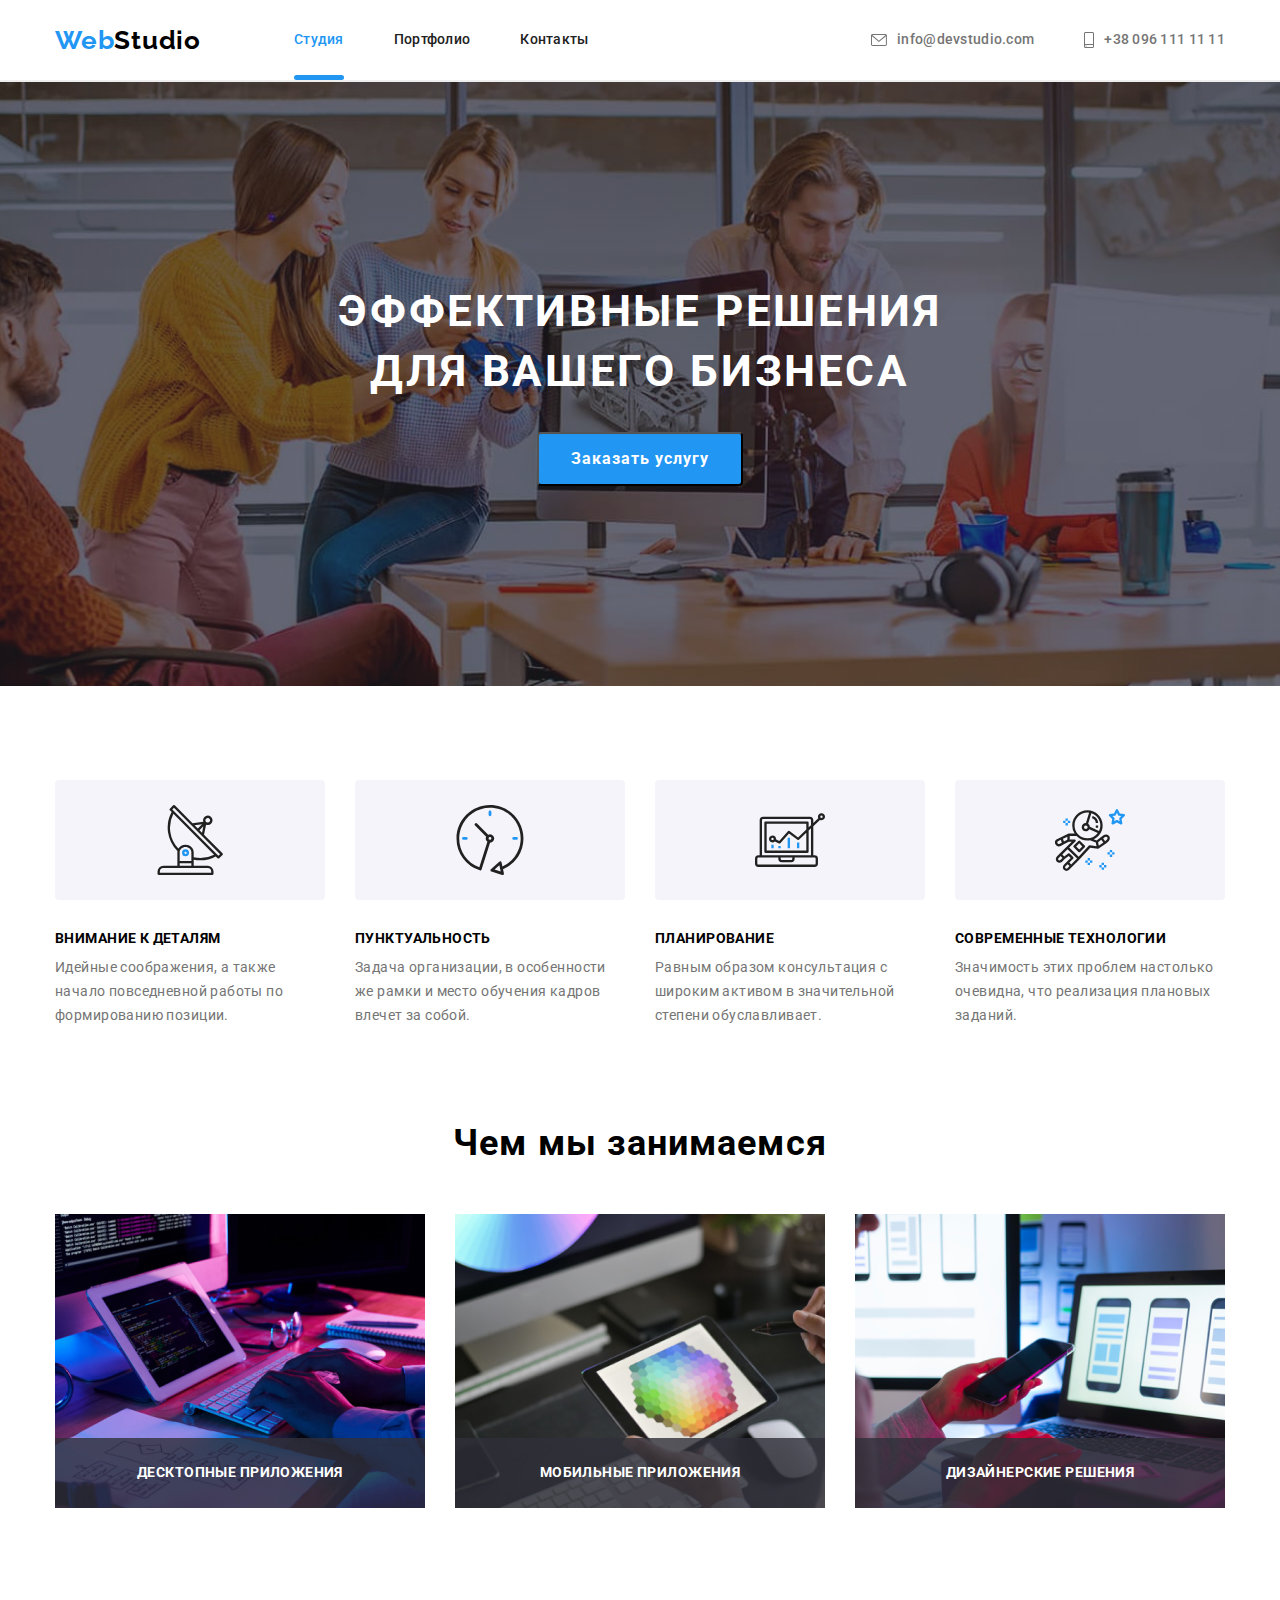
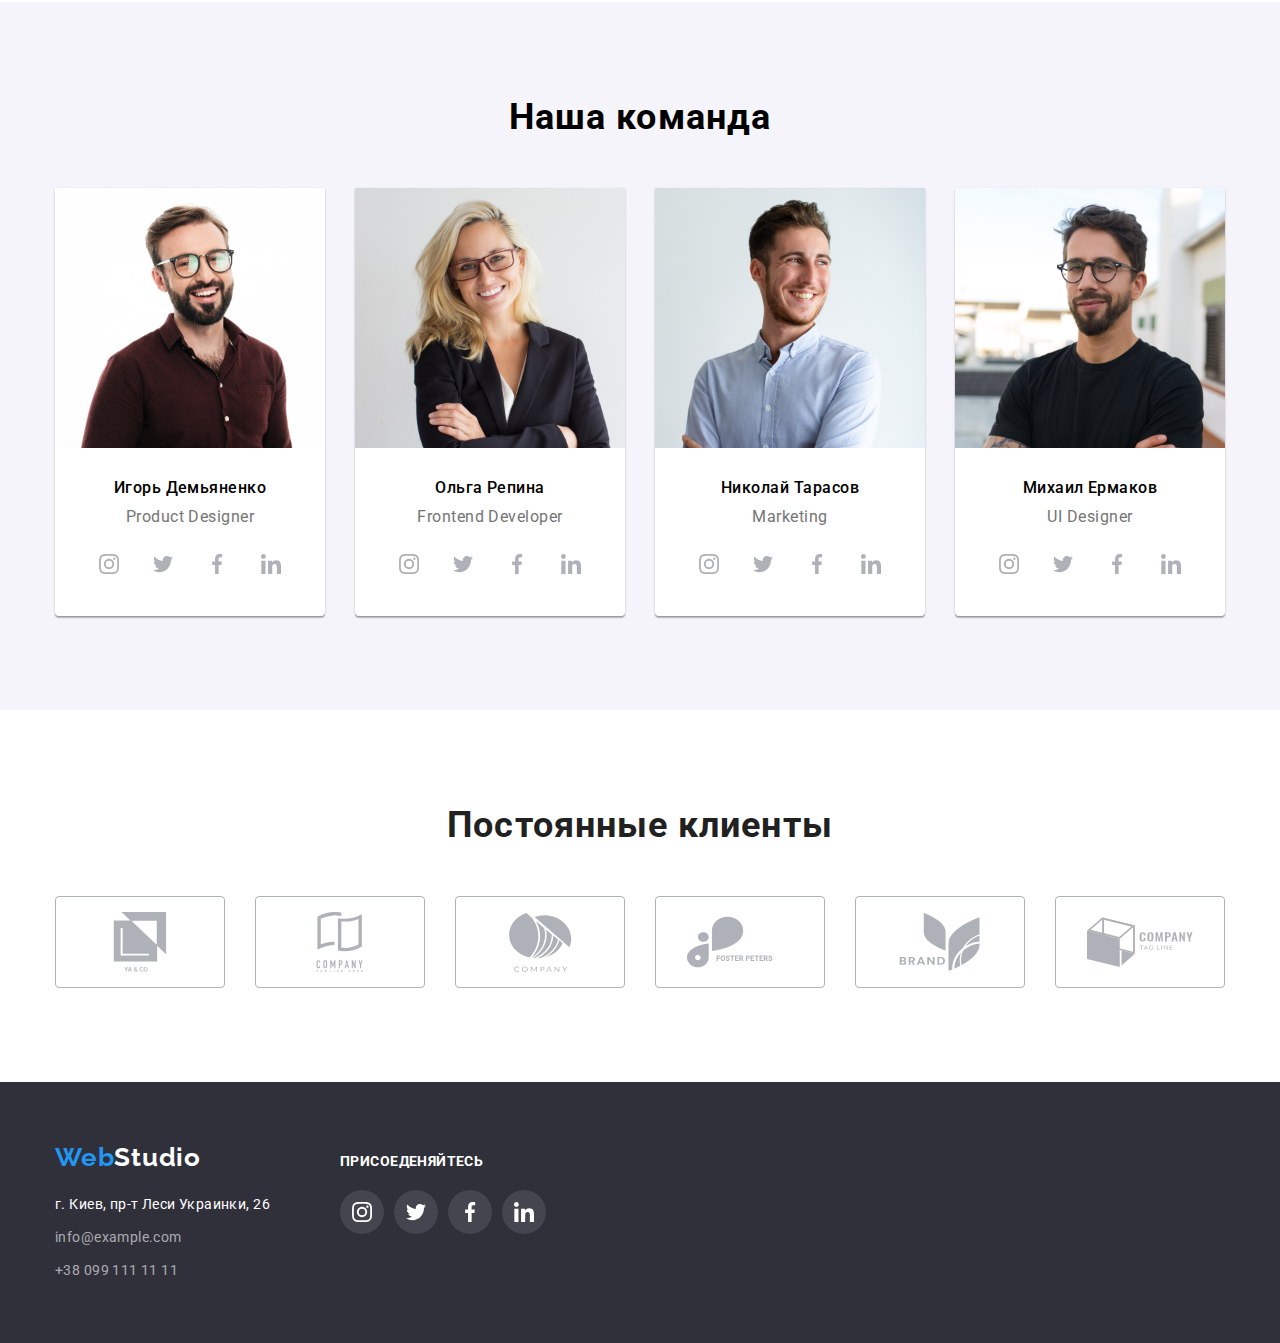
==== commit 215047cd: "updated" ====
--- a/index.html
+++ b/index.html
@@ -23,7 +23,7 @@
         </a>
         <ul class="header-list">
           <li class="header-item">
-            <a href="" class="link header-link current">Студия</a>
+            <a href="" class="link  current">Студия</a>
           </li>
           <li class="header-item">
             <a href="./portfolio.html" class="link header-link">Портфолио</a>
--- a/css/style.css
+++ b/css/style.css
@@ -110,6 +110,16 @@
 
 .current {
   position: relative;
+  display: block;
+  padding-top: 32px;
+  padding-bottom: 32px;
+
+  font-weight: 500;
+  font-style: normal;
+  font-size: 14px;
+  line-height: 1.14em;
+  letter-spacing: 0.02em;
+  color: var(--acent-color);
 }
 
 .current::after {
@@ -123,14 +133,7 @@
   height: 5px;
   border-radius: 3px;
   background-color: var(--acent-color);
-  /* opacity: 0;
-
-  transition: opacity 250ms cubic-bezier(0.4, 0, 0.2, 1); */
-}
-
-/* .header-link:hover::after {
-  opacity: 1;
-} */
+}
 
 .list-info {
   display: flex;
@@ -451,7 +454,7 @@
 
 .icon-link {
   display: flex;
-  margin-right: 5px;
+
   width: 44px;
   height: 44px;
   border-radius: 50%;
@@ -459,7 +462,7 @@
   justify-content: center;
   fill: var(--primery-white-color);
 
-  transition-property: fill;
+  transition-property: background-color;
   transition-duration: 250ms;
   transition-timing-function: cubic-bezier(0.4, 0, 0.2, 1);
 }
@@ -472,10 +475,6 @@
 .icon-link:hover .icon-soc,
 .icon-link:focus .icon-soc {
   fill: var(--primery-white-color);
-}
-
-.icon-link:last-child {
-  margin-right: 0px;
 }
 
 /* ---------client----- */
@@ -525,7 +524,7 @@
   border: 1px solid #afb1b8;
   border-radius: 4px;
 
-  transition-property: background;
+  transition-property: border;
   transition-duration: 250ms;
   transition-timing-function: cubic-bezier(0.4, 0, 0.2, 1);
 }
@@ -681,7 +680,7 @@
   justify-content: center;
   background: rgba(255, 255, 255, 0.1);
 
-  transition-property: background;
+  transition-property: background-color;
   transition-duration: 250ms;
   transition-timing-function: cubic-bezier(0.4, 0, 0.2, 1);
 }
@@ -694,7 +693,6 @@
 .footer-icon-link:hover .icon-soc-footer,
 .footer-icon-link:focus .icon-soc-footer {
   fill: var(--primery-white-color);
-  /* transition-duration: 250ms; */
 }
 
 .footer-soc-item {
@@ -785,7 +783,6 @@
 }
 
 .portfolio-btn {
-  margin-right: 8px;
   padding: 6px 22px;
   border: transparent;
   font-style: normal;
@@ -798,14 +795,11 @@
   color: var(--primery-black-color);
   background: #f5f4fa;
 
-  transition-property: color;
+  transition-property: background-color, box-shadow;
   transition-duration: 250ms;
   transition-timing-function: cubic-bezier(0.4, 0, 0.2, 1);
 
   cursor: pointer;
-}
-.portfolio-btn:last-child {
-  margin-right: 0;
 }
 
 .portfolio-btn:hover,
@@ -814,7 +808,6 @@
   background-color: var(--acent-color);
   box-shadow: 0px 3px 1px rgba(0, 0, 0, 0.1), 0px 1px 2px rgba(0, 0, 0, 0.08),
     0px 2px 2px rgba(0, 0, 0, 0.12);
-  border-radius: 4px;
 }
 
 .portfolio-title {
@@ -855,7 +848,7 @@
 }
 
 .card-border-link {
-  transition-property: color;
+  transition-property: box-shadow;
   transition-duration: 250ms;
   transition-timing-function: cubic-bezier(0.4, 0, 0.2, 1);
 }
@@ -873,8 +866,9 @@
   border-bottom: 1px solid #eeeeee;
 }
 
-.card-border:hover .submenu {
+.card-border-link:hover .submenu {
   display: block;
+  transform: translateY(0);
 }
 
 .submenu {
@@ -891,14 +885,6 @@
   background-color: var(--acent-color);
 }
 
-.portfolio-page {
-  /* position: relative; */
-}
-
-.card-border:hover .submenu {
-  transform: translateY(0);
-}
-
 .submenu p {
   text-decoration: none;
 }
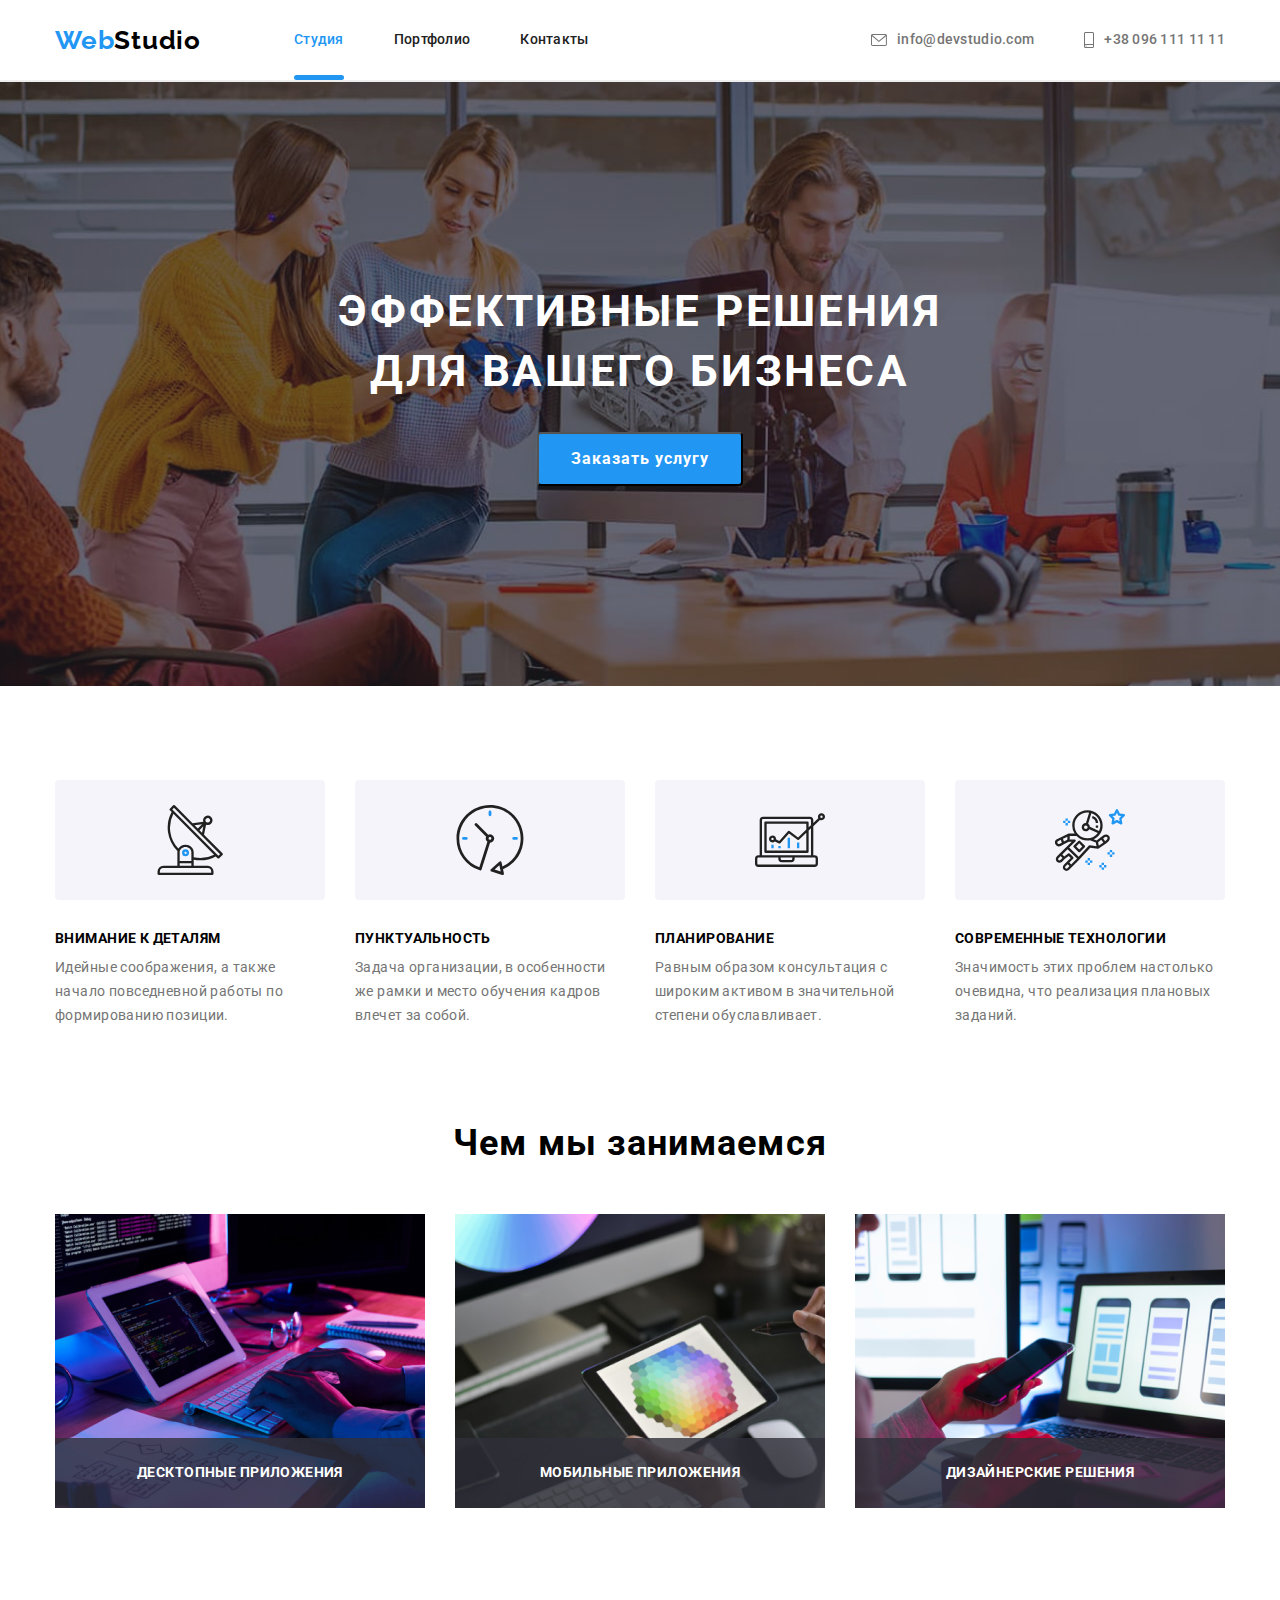
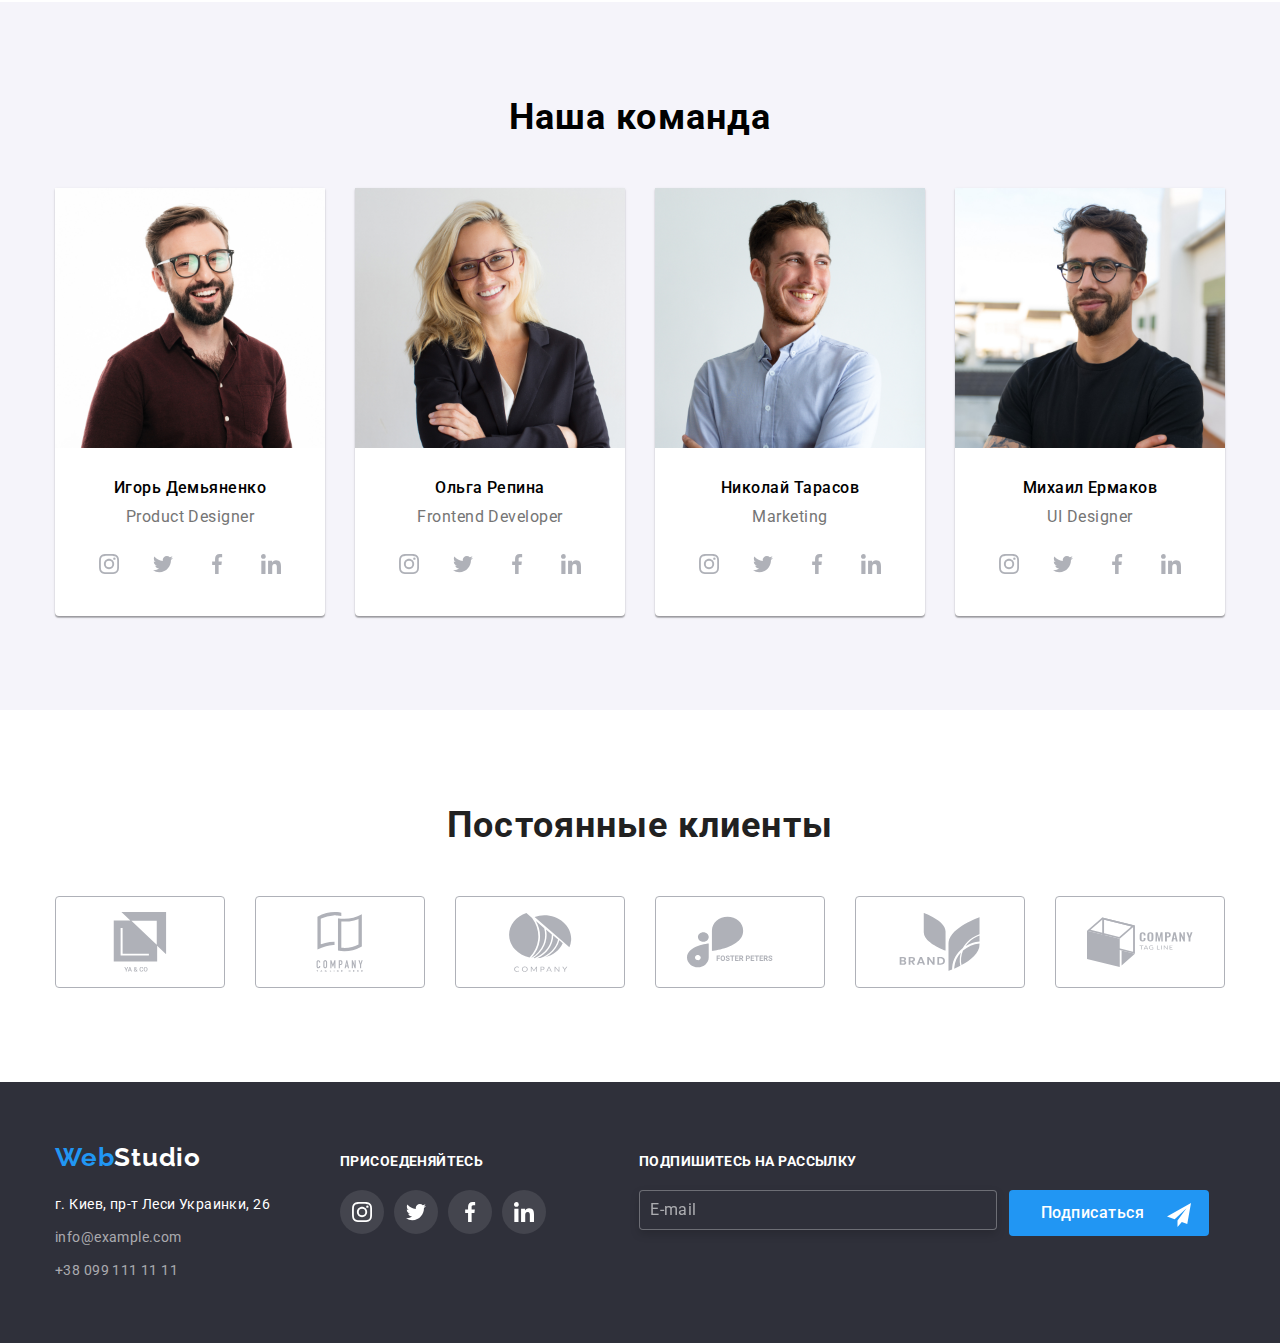
==== commit 13e64526: "finish" ====
--- a/index.html
+++ b/index.html
@@ -372,15 +372,89 @@
           </li>
         </ul>
       </div>
+      <div class="footer-form-box">
+        <h3 class="footer-title">Подпишитесь на рассылку</h3>
+        <form name="signup_form" autocomplete="on" novalidate class="footer-form">
+          <label class="lable">
+            <input type="email" name="email" class="input" placeholder="E-mail" />
+          </label>
+          <button type="submit" class=" footer-btn">Подписаться</button>
+
+          <svg class="footer-mail-icon" height="24px" width="24px">
+            <use href="./images/symbol-defs.svg#icon-telegram"></use>
+          </svg>
+
+        </form>
+
+      </div>
     </div>
+
   </footer>
   <div class="backdrop is-hidden" data-modal>
     <div class="modal">
+
+
+      <!---------------------modal--------------------->
       <button class="modal-icon" data-modal-close>
         <svg class="modal-close" height="18px" width="18px">
           <use href="./images/symbol-defs.svg#icon-vector1"></use>
         </svg>
       </button>
+
+      <form action="" class="modal-form">
+        <p class="modal-title">Оставьте свои данные, мы вам перезвоним</p>
+        <label for="name" class="form-text">Имя</label>
+        <div class="form-box-icon">
+
+          <input type="text" name="name" class="modal-input" placeholder=" " id="name" required>
+          <svg height="18px" width="18px" class="modal-svg">
+            <use href="./images/symbol-defs.svg#icon-person"></use>
+          </svg>
+        </div>
+        <label for="tel" class="form-text">Телефон</label>
+        <div class="form-box-icon">
+
+          <input type="text" name="tel" class="modal-input" placeholder=" " id="tel" required>
+          <svg height="18px" width="18px" class="modal-svg">
+            <use href="./images/symbol-defs.svg#icon-phone"></use>
+          </svg>
+        </div>
+        <label for="mail" class="form-text">Почта</label>
+        <div class="form-box-icon">
+
+          <input type="text" name="mail" class="modal-input" placeholder=" " id="mail" required>
+          <svg height="18px" width="18px" class="modal-svg">
+            <use href="./images/symbol-defs.svg#icon-email"></use>
+          </svg>
+        </div>
+
+        <label for="coment" class="form-text">Комментарий</label>
+        <textarea name="" id="coment" placeholder="Введите текст" class="form-coment"></textarea>
+        <!------------checkbox no svg----------->
+        <!-- <div class="box-check">
+
+          <label class="check" for="treaty">
+            <input class="checkbox" type="checkbox" name="treaty" value="weekly" id="treaty">
+            <span class="icon">
+            </span>
+            Соглашаюсь с рассылкой и принимаю <a href="">Условия договора</a>
+          </label>
+        </div> -->
+        <!------------checkbox  svg----------->
+        <div class="modal-filed">
+          <input type="checkbox" name="policy" id="policy" class="modal-check" value="true">
+          <label for="policy" class="check-text"><span>
+              <svg height="18px" width="18px" class="check-icon">
+                <use href="./images/symbol-defs.svg#icon-icon-check"></use>
+              </svg>
+            </span>
+            Соглашаюсь с рассылкой и принимаю <a href=""> Условия договора</a>
+
+          </label>
+        </div>
+
+        <button type="submit" class="modal-btn">Отправить</button>
+      </form>
     </div>
   </div>
   <script src="./js/modal.js"></script>
--- a/css/style.css
+++ b/css/style.css
@@ -702,6 +702,84 @@
 .footer-soc-item:last-child {
   margin-right: 0px;
 }
+
+.footer-form-box {
+  display: flex;
+  flex-direction: column;
+  width: 570px;
+  margin-top: 12px;
+  margin-bottom: 34px;
+  margin-left: 93px;
+}
+
+.lable input {
+  width: 358px;
+
+  margin: 0;
+  padding: 10px;
+  border: 1px solid rgba(255, 255, 255, 0.3);
+  filter: drop-shadow(0px 4px 4px rgba(0, 0, 0, 0.15));
+  border-radius: 4px;
+  background-color: var(--footer-color);
+}
+
+.footer-form {
+  display: flex;
+  position: relative;
+}
+
+.footer-btn {
+  padding: 10px 62px 10px 29px;
+  border: transparent;
+  font-weight: 500;
+  font-size: 16px;
+  line-height: 1.62em;
+  text-align: center;
+  letter-spacing: 0.03em;
+  border-radius: 4px;
+  color: var(--primery-white-color);
+
+  transition-property: background-color, box-shadow;
+  transition-duration: 250ms;
+  transition-timing-function: cubic-bezier(0.4, 0, 0.2, 1);
+  margin-left: 12px;
+  width: 200px;
+  cursor: pointer;
+  background: #2196f3;
+  border-radius: 4px;
+}
+
+.footer-btn:hover,
+.footer-btn:focus {
+  color: var(--primery-white-color);
+  box-shadow: 0px 4px 4px rgba(0, 0, 0, 0.15);
+}
+
+.footer-mail-icon {
+  position: absolute;
+
+  right: 18px;
+  top: 13px;
+  cursor: pointer;
+}
+
+.input {
+  padding: 15px;
+
+  color: var(--primery-white-color);
+}
+
+.input::placeholder {
+  font-family: "Roboto";
+  font-style: normal;
+  font-weight: 400;
+  font-size: 16px;
+  line-height: 1.25em;
+  letter-spacing: 0.03em;
+
+  color: rgba(255, 255, 255, 0.6);
+}
+/* -------modal-------- */
 
 .backdrop {
   position: fixed;
@@ -737,6 +815,8 @@
   box-shadow: 0px 1px 3px rgba(0, 0, 0, 0.12), 0px 1px 1px rgba(0, 0, 0, 0.14),
     0px 2px 1px rgba(0, 0, 0, 0.2);
   border-radius: 4px;
+
+  padding: 40px;
 }
 
 .modal-icon {
@@ -753,6 +833,11 @@
   border: 1px solid rgba(0, 0, 0, 0.1);
 }
 
+.modal-close:hover,
+.modal-close:focus {
+  fill: var(--acent-color);
+  transition: fill 250ms cubic-bezier(0.4, 0, 0.2, 1);
+}
 .modal-icon.is-hidden {
   opacity: 0;
 }
@@ -760,6 +845,231 @@
 .modal-close {
   align-items: center;
   justify-content: center;
+}
+
+.modal-title {
+  display: block;
+  width: 448px;
+  margin-bottom: 12px;
+  font-weight: 700;
+  font-size: 20px;
+  line-height: 1.15em;
+  text-align: center;
+  letter-spacing: 0.03em;
+
+  color: #212121;
+}
+
+.form-text {
+  width: 25px;
+
+  font-weight: 400;
+  font-size: 12px;
+  line-height: 1.17em;
+
+  letter-spacing: 0.01em;
+
+  color: #757575;
+}
+
+.form-box-icon {
+  position: relative;
+  margin-bottom: 10px;
+  margin-top: 4px;
+}
+
+.modal-input {
+  width: 100%;
+  height: 40px;
+  border: 1px solid rgba(33, 33, 33, 0.2);
+  border-radius: 4px;
+  padding-left: 45px;
+  color: var(--primery-black-color);
+  font-weight: 600px;
+  outline: transparent;
+}
+
+.modal-input:focus-within {
+  border-color: var(--acent-color);
+}
+
+.modal-input:focus + .modal-svg {
+  fill: var(--acent-color);
+}
+
+.fform-box-icon:hover {
+  color: var(--acent-color);
+}
+
+.modal-form {
+  display: flex;
+
+  flex-direction: column;
+}
+
+.form-coment {
+  width: 100%;
+  height: 120px;
+  font-weight: 400px;
+  margin-top: 4px;
+
+  border: 1px solid rgba(33, 33, 33, 0.2);
+  border-radius: 4px;
+  padding-left: 16px;
+  padding-top: 12px;
+  margin-bottom: 20px;
+  resize: none;
+  color: var(--primery-black-color);
+  outline: transparent;
+}
+
+.form-coment:focus {
+  border-color: var(--acent-color);
+}
+
+.form-coment::placeholder {
+  color: rgba(117, 117, 117, 0.5);
+  width: 416px;
+  height: 96px;
+
+  font-family: "Roboto";
+  font-style: normal;
+  font-weight: 400;
+  font-size: 14px;
+  line-height: 1.14em;
+  letter-spacing: 0.01em;
+}
+
+.form-checkbox {
+  display: flex;
+}
+
+/* -------checkbox svg------- */
+
+.modal-check {
+  appearance: none;
+}
+
+.check-text {
+  display: flex;
+  align-items: center;
+  margin-left: 12px;
+
+  font-weight: 400;
+  font-size: 14px;
+  line-height: 1.71em;
+  letter-spacing: 0.03em;
+
+  color: #757575;
+}
+
+.check-text a {
+  color: var(--acent-color);
+}
+
+.check-text span {
+  display: flex;
+  width: 18px;
+  height: 18px;
+  border-radius: 2px;
+  border: 2px solid #212121;
+  margin-right: 9px;
+  display: flex;
+  align-items: center;
+  justify-content: center;
+}
+
+.check-icon {
+  fill: transparent;
+}
+
+.modal-check:checked + .check-text span {
+  background-color: var(--acent-color);
+  border: none;
+}
+
+.modal-check:checked + .check-text .check-icon {
+  fill: var(--primery-white-color);
+}
+
+/* ----------checkbox no svg--------- */
+/* .box-check {
+  padding-left: 12px;
+}
+
+.check {
+  width: 400px;
+  font-family: "Roboto";
+  font-style: normal;
+  font-weight: 400;
+  font-size: 14px;
+  line-height: 1.71em;
+
+  letter-spacing: 0.03em;
+
+  color: #757575;
+}
+.check a {
+  color: var(--acent-color);
+}
+
+.checkbox {
+  appearance: none;
+}
+
+.checkbox:checked + .icon {
+  background-color: var(--acent-color);
+  background-image: url(../img/icon-check.svg);
+  background-size: contain;
+  background-repeat: no-repeat;
+  background-origin: border-box;
+  background-position: center;
+  border-color: var(--acent-color);
+}
+
+.icon {
+  margin-right: 8px;
+  display: inline-block;
+  width: 16px;
+  height: 15px;
+  border-radius: 2px;
+  border: 2px solid #212121;
+} */
+/* ----------checkbox no svg--------- */
+.modal-btn {
+  width: 200px;
+  height: 50px;
+  background: #2196f3;
+
+  border-radius: 4px;
+  cursor: pointer;
+  margin-left: auto;
+  margin-right: auto;
+  margin-top: 30px;
+  font-family: "Roboto";
+  font-style: normal;
+  font-weight: 700;
+  font-size: 16px;
+  line-height: 1.88em;
+
+  align-items: center;
+  text-align: center;
+  letter-spacing: 0.06em;
+
+  color: #ffffff;
+}
+
+.modal-btn:hover {
+  box-shadow: 0px 4px 4px rgba(0, 0, 0, 0.15);
+}
+
+.modal-svg {
+  position: absolute;
+
+  fill: var(--primery-black-color);
+  top: 50%;
+  left: 12px;
+  transform: translateY(-50%);
 }
 
 /* ------------portfolio------------- */
